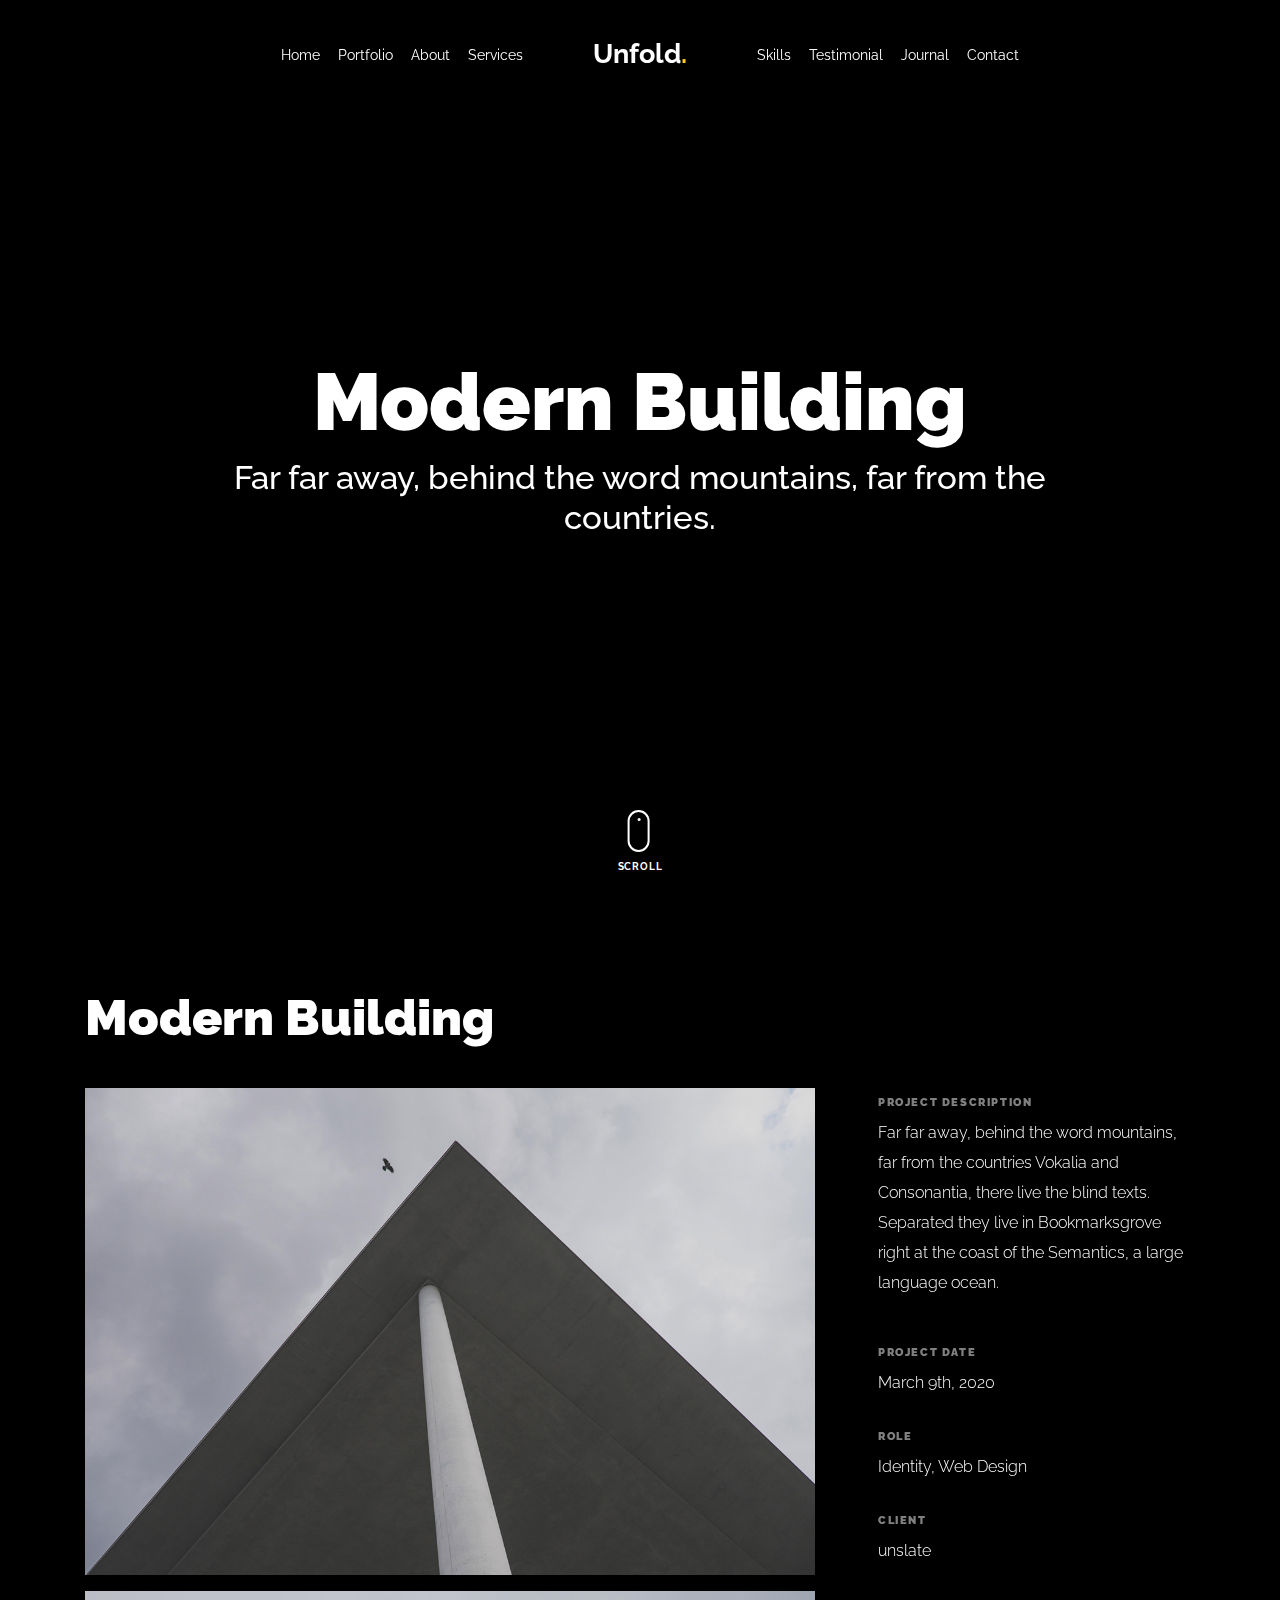
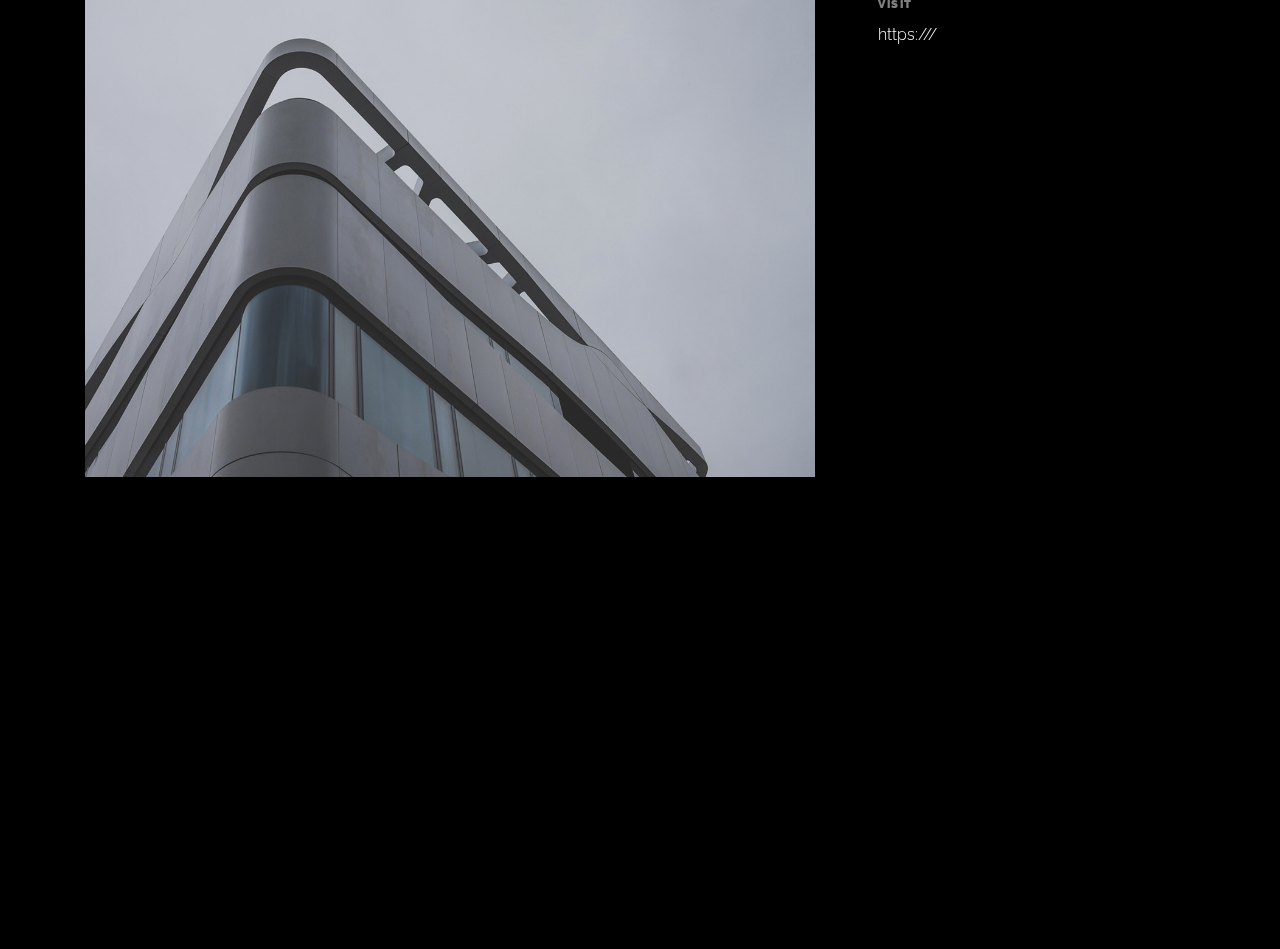
==== portfolio-single-4.html @ f2fa8d1a "First push" ====
<!doctype html>
<html lang="en">

<head>
  <title>Unfold &mdash; A onepage portfolio HTML template by Colorlib</title>
  <meta charset="utf-8">
  <meta name="viewport" content="width=device-width, initial-scale=1, shrink-to-fit=no">
  
  <meta name="description" content="">
  <meta name="keywords" content="html, css, javascript, jquery">
  <meta name="author" content="">

  <link rel="stylesheet" href="css/vendor/icomoon/style.css">
  <link rel="stylesheet" href="css/vendor/owl.carousel.min.css">
  <link rel="stylesheet" href="css/vendor/aos.css">
  <link rel="stylesheet" href="css/vendor/animate.min.css">
  <link rel="stylesheet" href="css/vendor/bootstrap.min.css">
  <link rel="stylesheet" href="css/vendor/jquery.fancybox.min.css">

  <!-- Theme Style -->
  <link rel="stylesheet" href="css/style.css">

</head>

<body data-spy="scroll" data-target=".site-nav-target" data-offset="200">

  <nav class="unslate_co--site-mobile-menu">
    <div class="close-wrap d-flex">
      <a href="#" class="d-flex ml-auto js-menu-toggle">
        <span class="close-label">Close</span>
        <div class="close-times">
          <span class="bar1"></span>
          <span class="bar2"></span>
        </div>
      </a>
    </div>
    <div class="site-mobile-inner"></div>
  </nav>

  <div class="unslate_co--site-wrap">

    <div class="unslate_co--site-inner">

      <nav class="unslate_co--site-nav site-nav-target">

        <div class="container">

          <div class="row align-items-center justify-content-between text-left">
            <div class="col-md-5 text-right">
              <ul class="site-nav-ul js-clone-nav text-left d-none d-lg-inline-block">
                <li class="has-children">
                  <a href="index.html#home-section" class="nav-link">Home</a>
                  <ul class="dropdown">
                    <li>
                      <a href="index.html">Hero Image BG</a>
                    </li>
                    <li>
                      <a href="index-video.html">Video BG</a>
                    </li>
                    <li>
                      <a href="index-hero-slider.html">Hero Slider</a>
                    </li>
                    <li>
                      <a href="index-sidebar-menu.html">Sidebar Menu</a>
                    </li>
                    <li>
                      <a href="index-right-menu.html">Right Menu</a>
                    </li>
                  </ul>
                </li>
                <li><a href="index.html#portfolio-section" class="nav-link">Portfolio</a></li>
                <li><a href="index.html#about-section" class="nav-link">About</a></li>
                <li><a href="index.html#services-section" class="nav-link">Services</a></li>
              </ul>
            </div>
            <div class="site-logo pos-absolute">
              <a href="index.html" class="unslate_co--site-logo">Unfold<span>.</span></a>
            </div>
            <div class="col-md-5 text-right text-lg-left">
              <ul class="site-nav-ul js-clone-nav text-left d-none d-lg-inline-block">
                <li><a href="index.html#skills-section" class="nav-link">Skills</a></li>
                <li><a href="index.html#testimonial-section" class="nav-link">Testimonial</a></li>
                <li><a href="index.html#journal-section" class="nav-link">Journal</a></li>
                <li><a href="index.html#contact-section" class="nav-link">Contact</a></li>
              </ul>

              <ul class="site-nav-ul-none-onepage text-right d-inline-block d-lg-none">
                <li><a href="#" class="js-menu-toggle">Menu</a></li>
              </ul>

            </div>
          </div>
        </div>

      </nav>
      <!-- END nav -->

      <div class="cover-v1 gradient-bottom-black jarallax">
        <div class="container">
          <div class="row align-items-center">

            <div class="col-md-10 mx-auto text-center">
              <h1 class="heading" data-aos="fade-up">Modern Building</h1>
              <h2 class="subheading" data-aos="fade-up" data-aos-delay="100">Far far away, behind the word mountains, far from the countries.</h2>
            </div>

          </div>
        </div>

        <!-- dov -->
        <a href="#portfolio-single-section" class="mouse-wrap smoothscroll">
          <span class="mouse">
            <span class="scroll"></span>
          </span>
          <span class="mouse-label">Scroll</span>
        </a>

      </div>
      <!-- END .cover-v1 -->

      <div class="container">
        <div class="portfolio-single-wrap unslate_co--section" id="portfolio-single-section">
          <div class="portfolio-single-inner">

            <h2 class="heading-portfolio-single-h2">Modern Building</h2>

            <div class="row justify-content-between align-items-stretch">

              <div class="col-lg-8">
                <p><a href="images/work_3_a_full.jpg" data-fancybox="gal"><img src="images/work_3_a_full.jpg" alt="Image" class="img-fluid"></a></p>
                <p><a href="images/work_3_full.jpg" data-fancybox="gal"><img src="images/work_3_full.jpg" alt="Image" class="img-fluid"></a></p>
              </div>
              <div class="col-lg-4 pl-lg-5">
                <div class="unslate_co--sticky">
                  <div class="row">
                    <div class="col-md-12 mb-4">
                      <div class="detail-v1">
                        <span class="detail-label">Project Description</span>
                        <p>Far far away, behind the word mountains, far from the countries Vokalia and Consonantia, there live the blind texts. Separated they live in Bookmarksgrove right at the coast of the Semantics, a large language ocean.</p>
                      </div>
                    </div>

                    <div class="col-md-12 mb-4">
                      <div class="detail-v1">
                        <span class="detail-label">Project Date</span>
                        <span class="detail-val">March 9th, 2020</span>
                      </div>
                    </div>
                    <div class="col-md-12 mb-4">
                      <div class="detail-v1">
                        <span class="detail-label">Role</span>
                        <span class="detail-val"><a href="#">Identity</a>, <a href="#">Web Design</a></span>
                      </div>
                    </div>
                    <div class="col-md-12 mb-4">
                      <div class="detail-v1">
                        <span class="detail-label">Client</span>
                        <span class="detail-val">unslate</span>
                      </div>
                    </div>
                    <div class="col-md-12 mb-4">
                      <div class="detail-v1">
                        <span class="detail-label">Visit</span>
                        <span class="detail-val"><a href="#">https:///</a></span>
                      </div>
                    </div>
                  </div>
                </div> 
              </div>

            </div>

          </div>
        </div>
      </div>
    </div> 

    <footer class="unslate_co--footer unslate_co--section">
      <div class="container">
        <div class="row justify-content-center">
          <div class="col-md-7">

            <div class="footer-site-logo"><a href="#">Unfold<span>.</span></a></div>

            <ul class="footer-site-social">
              <li><a href="#">Facebook</a></li>
              <li><a href="#">Twitter</a></li>
              <li><a href="#">Instagram</a></li>
              <li><a href="#">Dribbble</a></li>
              <li><a href="#">Behance</a></li>
            </ul>

            <p class="site-copyright">
                
                <!-- Link back to Colorlib can't be removed. Template is licensed under CC BY 3.0. -->
                Copyright &copy;
                <script>
                  document.write(new Date().getFullYear());
                </script> All rights reserved | This template is made with <i class="icon-heart"
                  aria-hidden="true"></i> by <a href="https://colorlib.com" target="_blank">Colorlib</a>
                <!-- Link back to Colorlib can't be removed. Template is licensed under CC BY 3.0. -->
              
              </p>

          </div>
        </div>
      </div>
    </footer>

  </div>

  <!-- Loader -->
  <div id="unslate_co--overlayer"></div>
  <div class="site-loader-wrap">
    <div class="site-loader"></div>
  </div>

  <script src="js/scripts-dist.js"></script>
  <script src="js/main.js"></script>

  
</body>

</html>
---- css/vendor/icomoon/style.css ----
@font-face {
  font-family: 'icomoon';
  src:  url('fonts/icomoon.eot?10si43');
  src:  url('fonts/icomoon.eot?10si43#iefix') format('embedded-opentype'),
    url('fonts/icomoon.ttf?10si43') format('truetype'),
    url('fonts/icomoon.woff?10si43') format('woff'),
    url('fonts/icomoon.svg?10si43#icomoon') format('svg');
  font-weight: normal;
  font-style: normal;
}

[class^="icon-"], [class*=" icon-"] {
  /* use !important to prevent issues with browser extensions that change fonts */
  font-family: 'icomoon' !important;
  speak: none;
  font-style: normal;
  font-weight: normal;
  font-variant: normal;
  text-transform: none;
  line-height: 1;

  /* Better Font Rendering =========== */
  -webkit-font-smoothing: antialiased;
  -moz-osx-font-smoothing: grayscale;
}

.icon-asterisk:before {
  content: "\f069";
}
.icon-plus:before {
  content: "\f067";
}
.icon-question:before {
  content: "\f128";
}
.icon-minus:before {
  content: "\f068";
}
.icon-glass:before {
  content: "\f000";
}
.icon-music:before {
  content: "\f001";
}
.icon-search:before {
  content: "\f002";
}
.icon-envelope-o:before {
  content: "\f003";
}
.icon-heart:before {
  content: "\f004";
}
.icon-star:before {
  content: "\f005";
}
.icon-star-o:before {
  content: "\f006";
}
.icon-user:before {
  content: "\f007";
}
.icon-film:before {
  content: "\f008";
}
.icon-th-large:before {
  content: "\f009";
}
.icon-th:before {
  content: "\f00a";
}
.icon-th-list:before {
  content: "\f00b";
}
.icon-check:before {
  content: "\f00c";
}
.icon-close:before {
  content: "\f00d";
}
.icon-remove:before {
  content: "\f00d";
}
.icon-times:before {
  content: "\f00d";
}
.icon-search-plus:before {
  content: "\f00e";
}
.icon-search-minus:before {
  content: "\f010";
}
.icon-power-off:before {
  content: "\f011";
}
.icon-signal:before {
  content: "\f012";
}
.icon-cog:before {
  content: "\f013";
}
.icon-gear:before {
  content: "\f013";
}
.icon-trash-o:before {
  content: "\f014";
}
.icon-home:before {
  content: "\f015";
}
.icon-file-o:before {
  content: "\f016";
}
.icon-clock-o:before {
  content: "\f017";
}
.icon-road:before {
  content: "\f018";
}
.icon-download:before {
  content: "\f019";
}
.icon-arrow-circle-o-down:before {
  content: "\f01a";
}
.icon-arrow-circle-o-up:before {
  content: "\f01b";
}
.icon-inbox:before {
  content: "\f01c";
}
.icon-play-circle-o:before {
  content: "\f01d";
}
.icon-repeat:before {
  content: "\f01e";
}
.icon-rotate-right:before {
  content: "\f01e";
}
.icon-refresh:before {
  content: "\f021";
}
.icon-list-alt:before {
  content: "\f022";
}
.icon-lock:before {
  content: "\f023";
}
.icon-flag:before {
  content: "\f024";
}
.icon-headphones:before {
  content: "\f025";
}
.icon-volume-off:before {
  content: "\f026";
}
.icon-volume-down:before {
  content: "\f027";
}
.icon-volume-up:before {
  content: "\f028";
}
.icon-qrcode:before {
  content: "\f029";
}
.icon-barcode:before {
  content: "\f02a";
}
.icon-tag:before {
  content: "\f02b";
}
.icon-tags:before {
  content: "\f02c";
}
.icon-book:before {
  content: "\f02d";
}
.icon-bookmark:before {
  content: "\f02e";
}
.icon-print:before {
  content: "\f02f";
}
.icon-camera:before {
  content: "\f030";
}
.icon-font:before {
  content: "\f031";
}
.icon-bold:before {
  content: "\f032";
}
.icon-italic:before {
  content: "\f033";
}
.icon-text-height:before {
  content: "\f034";
}
.icon-text-width:before {
  content: "\f035";
}
.icon-align-left:before {
  content: "\f036";
}
.icon-align-center:before {
  content: "\f037";
}
.icon-align-right:before {
  content: "\f038";
}
.icon-align-justify:before {
  content: "\f039";
}
.icon-list:before {
  content: "\f03a";
}
.icon-dedent:before {
  content: "\f03b";
}
.icon-outdent:before {
  content: "\f03b";
}
.icon-indent:before {
  content: "\f03c";
}
.icon-video-camera:before {
  content: "\f03d";
}
.icon-image:before {
  content: "\f03e";
}
.icon-photo:before {
  content: "\f03e";
}
.icon-picture-o:before {
  content: "\f03e";
}
.icon-pencil:before {
  content: "\f040";
}
.icon-map-marker:before {
  content: "\f041";
}
.icon-adjust:before {
  content: "\f042";
}
.icon-tint:before {
  content: "\f043";
}
.icon-edit:before {
  content: "\f044";
}
.icon-pencil-square-o:before {
  content: "\f044";
}
.icon-share-square-o:before {
  content: "\f045";
}
.icon-check-square-o:before {
  content: "\f046";
}
.icon-arrows:before {
  content: "\f047";
}
.icon-step-backward:before {
  content: "\f048";
}
.icon-fast-backward:before {
  content: "\f049";
}
.icon-backward:before {
  content: "\f04a";
}
.icon-play:before {
  content: "\f04b";
}
.icon-pause:before {
  content: "\f04c";
}
.icon-stop:before {
  content: "\f04d";
}
.icon-forward:before {
  content: "\f04e";
}
.icon-fast-forward:before {
  content: "\f050";
}
.icon-step-forward:before {
  content: "\f051";
}
.icon-eject:before {
  content: "\f052";
}
.icon-chevron-left:before {
  content: "\f053";
}
.icon-chevron-right:before {
  content: "\f054";
}
.icon-plus-circle:before {
  content: "\f055";
}
.icon-minus-circle:before {
  content: "\f056";
}
.icon-times-circle:before {
  content: "\f057";
}
.icon-check-circle:before {
  content: "\f058";
}
.icon-question-circle:before {
  content: "\f059";
}
.icon-info-circle:before {
  content: "\f05a";
}
.icon-crosshairs:before {
  content: "\f05b";
}
.icon-times-circle-o:before {
  content: "\f05c";
}
.icon-check-circle-o:before {
  content: "\f05d";
}
.icon-ban:before {
  content: "\f05e";
}
.icon-arrow-left:before {
  content: "\f060";
}
.icon-arrow-right:before {
  content: "\f061";
}
.icon-arrow-up:before {
  content: "\f062";
}
.icon-arrow-down:before {
  content: "\f063";
}
.icon-mail-forward:before {
  content: "\f064";
}
.icon-share:before {
  content: "\f064";
}
.icon-expand:before {
  content: "\f065";
}
.icon-compress:before {
  content: "\f066";
}
.icon-exclamation-circle:before {
  content: "\f06a";
}
.icon-gift:before {
  content: "\f06b";
}
.icon-leaf:before {
  content: "\f06c";
}
.icon-fire:before {
  content: "\f06d";
}
.icon-eye:before {
  content: "\f06e";
}
.icon-eye-slash:before {
  content: "\f070";
}
.icon-exclamation-triangle:before {
  content: "\f071";
}
.icon-warning:before {
  content: "\f071";
}
.icon-plane:before {
  content: "\f072";
}
.icon-calendar:before {
  content: "\f073";
}
.icon-random:before {
  content: "\f074";
}
.icon-comment:before {
  content: "\f075";
}
.icon-magnet:before {
  content: "\f076";
}
.icon-chevron-up:before {
  content: "\f077";
}
.icon-chevron-down:before {
  content: "\f078";
}
.icon-retweet:before {
  content: "\f079";
}
.icon-shopping-cart:before {
  content: "\f07a";
}
.icon-folder:before {
  content: "\f07b";
}
.icon-folder-open:before {
  content: "\f07c";
}
.icon-arrows-v:before {
  content: "\f07d";
}
.icon-arrows-h:before {
  content: "\f07e";
}
.icon-bar-chart:before {
  content: "\f080";
}
.icon-bar-chart-o:before {
  content: "\f080";
}
.icon-twitter-square:before {
  content: "\f081";
}
.icon-facebook-square:before {
  content: "\f082";
}
.icon-camera-retro:before {
  content: "\f083";
}
.icon-key:before {
  content: "\f084";
}
.icon-cogs:before {
  content: "\f085";
}
.icon-gears:before {
  content: "\f085";
}
.icon-comments:before {
  content: "\f086";
}
.icon-thumbs-o-up:before {
  content: "\f087";
}
.icon-thumbs-o-down:before {
  content: "\f088";
}
.icon-star-half:before {
  content: "\f089";
}
.icon-heart-o:before {
  content: "\f08a";
}
.icon-sign-out:before {
  content: "\f08b";
}
.icon-linkedin-square:before {
  content: "\f08c";
}
.icon-thumb-tack:before {
  content: "\f08d";
}
.icon-external-link:before {
  content: "\f08e";
}
.icon-sign-in:before {
  content: "\f090";
}
.icon-trophy:before {
  content: "\f091";
}
.icon-github-square:before {
  content: "\f092";
}
.icon-upload:before {
  content: "\f093";
}
.icon-lemon-o:before {
  content: "\f094";
}
.icon-phone:before {
  content: "\f095";
}
.icon-square-o:before {
  content: "\f096";
}
.icon-bookmark-o:before {
  content: "\f097";
}
.icon-phone-square:before {
  content: "\f098";
}
.icon-twitter:before {
  content: "\f099";
}
.icon-facebook:before {
  content: "\f09a";
}
.icon-facebook-f:before {
  content: "\f09a";
}
.icon-github:before {
  content: "\f09b";
}
.icon-unlock:before {
  content: "\f09c";
}
.icon-credit-card:before {
  content: "\f09d";
}
.icon-feed:before {
  content: "\f09e";
}
.icon-rss:before {
  content: "\f09e";
}
.icon-hdd-o:before {
  content: "\f0a0";
}
.icon-bullhorn:before {
  content: "\f0a1";
}
.icon-bell-o:before {
  content: "\f0a2";
}
.icon-certificate:before {
  content: "\f0a3";
}
.icon-hand-o-right:before {
  content: "\f0a4";
}
.icon-hand-o-left:before {
  content: "\f0a5";
}
.icon-hand-o-up:before {
  content: "\f0a6";
}
.icon-hand-o-down:before {
  content: "\f0a7";
}
.icon-arrow-circle-left:before {
  content: "\f0a8";
}
.icon-arrow-circle-right:before {
  content: "\f0a9";
}
.icon-arrow-circle-up:before {
  content: "\f0aa";
}
.icon-arrow-circle-down:before {
  content: "\f0ab";
}
.icon-globe:before {
  content: "\f0ac";
}
.icon-wrench:before {
  content: "\f0ad";
}
.icon-tasks:before {
  content: "\f0ae";
}
.icon-filter:before {
  content: "\f0b0";
}
.icon-briefcase:before {
  content: "\f0b1";
}
.icon-arrows-alt:before {
  content: "\f0b2";
}
.icon-group:before {
  content: "\f0c0";
}
.icon-users:before {
  content: "\f0c0";
}
.icon-chain:before {
  content: "\f0c1";
}
.icon-link:before {
  content: "\f0c1";
}
.icon-cloud:before {
  content: "\f0c2";
}
.icon-flask:before {
  content: "\f0c3";
}
.icon-cut:before {
  content: "\f0c4";
}
.icon-scissors:before {
  content: "\f0c4";
}
.icon-copy:before {
  content: "\f0c5";
}
.icon-files-o:before {
  content: "\f0c5";
}
.icon-paperclip:before {
  content: "\f0c6";
}
.icon-floppy-o:before {
  content: "\f0c7";
}
.icon-save:before {
  content: "\f0c7";
}
.icon-square:before {
  content: "\f0c8";
}
.icon-bars:before {
  content: "\f0c9";
}
.icon-navicon:before {
  content: "\f0c9";
}
.icon-reorder:before {
  content: "\f0c9";
}
.icon-list-ul:before {
  content: "\f0ca";
}
.icon-list-ol:before {
  content: "\f0cb";
}
.icon-strikethrough:before {
  content: "\f0cc";
}
.icon-underline:before {
  content: "\f0cd";
}
.icon-table:before {
  content: "\f0ce";
}
.icon-magic:before {
  content: "\f0d0";
}
.icon-truck:before {
  content: "\f0d1";
}
.icon-pinterest:before {
  content: "\f0d2";
}
.icon-pinterest-square:before {
  content: "\f0d3";
}
.icon-google-plus-square:before {
  content: "\f0d4";
}
.icon-google-plus:before {
  content: "\f0d5";
}
.icon-money:before {
  content: "\f0d6";
}
.icon-caret-down:before {
  content: "\f0d7";
}
.icon-caret-up:before {
  content: "\f0d8";
}
.icon-caret-left:before {
  content: "\f0d9";
}
.icon-caret-right:before {
  content: "\f0da";
}
.icon-columns:before {
  content: "\f0db";
}
.icon-sort:before {
  content: "\f0dc";
}
.icon-unsorted:before {
  content: "\f0dc";
}
.icon-sort-desc:before {
  content: "\f0dd";
}
.icon-sort-down:before {
  content: "\f0dd";
}
.icon-sort-asc:before {
  content: "\f0de";
}
.icon-sort-up:before {
  content: "\f0de";
}
.icon-envelope:before {
  content: "\f0e0";
}
.icon-linkedin:before {
  content: "\f0e1";
}
.icon-rotate-left:before {
  content: "\f0e2";
}
.icon-undo:before {
  content: "\f0e2";
}
.icon-gavel:before {
  content: "\f0e3";
}
.icon-legal:before {
  content: "\f0e3";
}
.icon-dashboard:before {
  content: "\f0e4";
}
.icon-tachometer:before {
  content: "\f0e4";
}
.icon-comment-o:before {
  content: "\f0e5";
}
.icon-comments-o:before {
  content: "\f0e6";
}
.icon-bolt:before {
  content: "\f0e7";
}
.icon-flash:before {
  content: "\f0e7";
}
.icon-sitemap:before {
  content: "\f0e8";
}
.icon-umbrella:before {
  content: "\f0e9";
}
.icon-clipboard:before {
  content: "\f0ea";
}
.icon-paste:before {
  content: "\f0ea";
}
.icon-lightbulb-o:before {
  content: "\f0eb";
}
.icon-exchange:before {
  content: "\f0ec";
}
.icon-cloud-download:before {
  content: "\f0ed";
}
.icon-cloud-upload:before {
  content: "\f0ee";
}
.icon-user-md:before {
  content: "\f0f0";
}
.icon-stethoscope:before {
  content: "\f0f1";
}
.icon-suitcase:before {
  content: "\f0f2";
}
.icon-bell:before {
  content: "\f0f3";
}
.icon-coffee:before {
  content: "\f0f4";
}
.icon-cutlery:before {
  content: "\f0f5";
}
.icon-file-text-o:before {
  content: "\f0f6";
}
.icon-building-o:before {
  content: "\f0f7";
}
.icon-hospital-o:before {
  content: "\f0f8";
}
.icon-ambulance:before {
  content: "\f0f9";
}
.icon-medkit:before {
  content: "\f0fa";
}
.icon-fighter-jet:before {
  content: "\f0fb";
}
.icon-beer:before {
  content: "\f0fc";
}
.icon-h-square:before {
  content: "\f0fd";
}
.icon-plus-square:before {
  content: "\f0fe";
}
.icon-angle-double-left:before {
  content: "\f100";
}
.icon-angle-double-right:before {
  content: "\f101";
}
.icon-angle-double-up:before {
  content: "\f102";
}
.icon-angle-double-down:before {
  content: "\f103";
}
.icon-angle-left:before {
  content: "\f104";
}
.icon-angle-right:before {
  content: "\f105";
}
.icon-angle-up:before {
  content: "\f106";
}
.icon-angle-down:before {
  content: "\f107";
}
.icon-desktop:before {
  content: "\f108";
}
.icon-laptop:before {
  content: "\f109";
}
.icon-tablet:before {
  content: "\f10a";
}
.icon-mobile:before {
  content: "\f10b";
}
.icon-mobile-phone:before {
  content: "\f10b";
}
.icon-circle-o:before {
  content: "\f10c";
}
.icon-quote-left:before {
  content: "\f10d";
}
.icon-quote-right:before {
  content: "\f10e";
}
.icon-spinner:before {
  content: "\f110";
}
.icon-circle:before {
  content: "\f111";
}
.icon-mail-reply:before {
  content: "\f112";
}
.icon-reply:before {
  content: "\f112";
}
.icon-github-alt:before {
  content: "\f113";
}
.icon-folder-o:before {
  content: "\f114";
}
.icon-folder-open-o:before {
  content: "\f115";
}
.icon-smile-o:before {
  content: "\f118";
}
.icon-frown-o:before {
  content: "\f119";
}
.icon-meh-o:before {
  content: "\f11a";
}
.icon-gamepad:before {
  content: "\f11b";
}
.icon-keyboard-o:before {
  content: "\f11c";
}
.icon-flag-o:before {
  content: "\f11d";
}
.icon-flag-checkered:before {
  content: "\f11e";
}
.icon-terminal:before {
  content: "\f120";
}
.icon-code:before {
  content: "\f121";
}
.icon-mail-reply-all:before {
  content: "\f122";
}
.icon-reply-all:before {
  content: "\f122";
}
.icon-star-half-empty:before {
  content: "\f123";
}
.icon-star-half-full:before {
  content: "\f123";
}
.icon-star-half-o:before {
  content: "\f123";
}
.icon-location-arrow:before {
  content: "\f124";
}
.icon-crop:before {
  content: "\f125";
}
.icon-code-fork:before {
  content: "\f126";
}
.icon-chain-broken:before {
  content: "\f127";
}
.icon-unlink:before {
  content: "\f127";
}
.icon-info:before {
  content: "\f129";
}
.icon-exclamation:before {
  content: "\f12a";
}
.icon-superscript:before {
  content: "\f12b";
}
.icon-subscript:before {
  content: "\f12c";
}
.icon-eraser:before {
  content: "\f12d";
}
.icon-puzzle-piece:before {
  content: "\f12e";
}
.icon-microphone:before {
  content: "\f130";
}
.icon-microphone-slash:before {
  content: "\f131";
}
.icon-shield:before {
  content: "\f132";
}
.icon-calendar-o:before {
  content: "\f133";
}
.icon-fire-extinguisher:before {
  content: "\f134";
}
.icon-rocket:before {
  content: "\f135";
}
.icon-maxcdn:before {
  content: "\f136";
}
.icon-chevron-circle-left:before {
  content: "\f137";
}
.icon-chevron-circle-right:before {
  content: "\f138";
}
.icon-chevron-circle-up:before {
  content: "\f139";
}
.icon-chevron-circle-down:before {
  content: "\f13a";
}
.icon-html5:before {
  content: "\f13b";
}
.icon-css3:before {
  content: "\f13c";
}
.icon-anchor:before {
  content: "\f13d";
}
.icon-unlock-alt:before {
  content: "\f13e";
}
.icon-bullseye:before {
  content: "\f140";
}
.icon-ellipsis-h:before {
  content: "\f141";
}
.icon-ellipsis-v:before {
  content: "\f142";
}
.icon-rss-square:before {
  content: "\f143";
}
.icon-play-circle:before {
  content: "\f144";
}
.icon-ticket:before {
  content: "\f145";
}
.icon-minus-square:before {
  content: "\f146";
}
.icon-minus-square-o:before {
  content: "\f147";
}
.icon-level-up:before {
  content: "\f148";
}
.icon-level-down:before {
  content: "\f149";
}
.icon-check-square:before {
  content: "\f14a";
}
.icon-pencil-square:before {
  content: "\f14b";
}
.icon-external-link-square:before {
  content: "\f14c";
}
.icon-share-square:before {
  content: "\f14d";
}
.icon-compass:before {
  content: "\f14e";
}
.icon-caret-square-o-down:before {
  content: "\f150";
}
.icon-toggle-down:before {
  content: "\f150";
}
.icon-caret-square-o-up:before {
  content: "\f151";
}
.icon-toggle-up:before {
  content: "\f151";
}
.icon-caret-square-o-right:before {
  content: "\f152";
}
.icon-toggle-right:before {
  content: "\f152";
}
.icon-eur:before {
  content: "\f153";
}
.icon-euro:before {
  content: "\f153";
}
.icon-gbp:before {
  content: "\f154";
}
.icon-dollar:before {
  content: "\f155";
}
.icon-usd:before {
  content: "\f155";
}
.icon-inr:before {
  content: "\f156";
}
.icon-rupee:before {
  content: "\f156";
}
.icon-cny:before {
  content: "\f157";
}
.icon-jpy:before {
  content: "\f157";
}
.icon-rmb:before {
  content: "\f157";
}
.icon-yen:before {
  content: "\f157";
}
.icon-rouble:before {
  content: "\f158";
}
.icon-rub:before {
  content: "\f158";
}
.icon-ruble:before {
  content: "\f158";
}
.icon-krw:before {
  content: "\f159";
}
.icon-won:before {
  content: "\f159";
}
.icon-bitcoin:before {
  content: "\f15a";
}
.icon-btc:before {
  content: "\f15a";
}
.icon-file:before {
  content: "\f15b";
}
.icon-file-text:before {
  content: "\f15c";
}
.icon-sort-alpha-asc:before {
  content: "\f15d";
}
.icon-sort-alpha-desc:before {
  content: "\f15e";
}
.icon-sort-amount-asc:before {
  content: "\f160";
}
.icon-sort-amount-desc:before {
  content: "\f161";
}
.icon-sort-numeric-asc:before {
  content: "\f162";
}
.icon-sort-numeric-desc:before {
  content: "\f163";
}
.icon-thumbs-up:before {
  content: "\f164";
}
.icon-thumbs-down:before {
  content: "\f165";
}
.icon-youtube-square:before {
  content: "\f166";
}
.icon-youtube:before {
  content: "\f167";
}
.icon-xing:before {
  content: "\f168";
}
.icon-xing-square:before {
  content: "\f169";
}
.icon-youtube-play:before {
  content: "\f16a";
}
.icon-dropbox:before {
  content: "\f16b";
}
.icon-stack-overflow:before {
  content: "\f16c";
}
.icon-instagram:before {
  content: "\f16d";
}
.icon-flickr:before {
  content: "\f16e";
}
.icon-adn:before {
  content: "\f170";
}
.icon-bitbucket:before {
  content: "\f171";
}
.icon-bitbucket-square:before {
  content: "\f172";
}
.icon-tumblr:before {
  content: "\f173";
}
.icon-tumblr-square:before {
  content: "\f174";
}
.icon-long-arrow-down:before {
  content: "\f175";
}
.icon-long-arrow-up:before {
  content: "\f176";
}
.icon-long-arrow-left:before {
  content: "\f177";
}
.icon-long-arrow-right:before {
  content: "\f178";
}
.icon-apple:before {
  content: "\f179";
}
.icon-windows:before {
  content: "\f17a";
}
.icon-android:before {
  content: "\f17b";
}
.icon-linux:before {
  content: "\f17c";
}
.icon-dribbble:before {
  content: "\f17d";
}
.icon-skype:before {
  content: "\f17e";
}
.icon-foursquare:before {
  content: "\f180";
}
.icon-trello:before {
  content: "\f181";
}
.icon-female:before {
  content: "\f182";
}
.icon-male:before {
  content: "\f183";
}
.icon-gittip:before {
  content: "\f184";
}
.icon-gratipay:before {
  content: "\f184";
}
.icon-sun-o:before {
  content: "\f185";
}
.icon-moon-o:before {
  content: "\f186";
}
.icon-archive:before {
  content: "\f187";
}
.icon-bug:before {
  content: "\f188";
}
.icon-vk:before {
  content: "\f189";
}
.icon-weibo:before {
  content: "\f18a";
}
.icon-renren:before {
  content: "\f18b";
}
.icon-pagelines:before {
  content: "\f18c";
}
.icon-stack-exchange:before {
  content: "\f18d";
}
.icon-arrow-circle-o-right:before {
  content: "\f18e";
}
.icon-arrow-circle-o-left:before {
  content: "\f190";
}
.icon-caret-square-o-left:before {
  content: "\f191";
}
.icon-toggle-left:before {
  content: "\f191";
}
.icon-dot-circle-o:before {
  content: "\f192";
}
.icon-wheelchair:before {
  content: "\f193";
}
.icon-vimeo-square:before {
  content: "\f194";
}
.icon-try:before {
  content: "\f195";
}
.icon-turkish-lira:before {
  content: "\f195";
}
.icon-plus-square-o:before {
  content: "\f196";
}
.icon-space-shuttle:before {
  content: "\f197";
}
.icon-slack:before {
  content: "\f198";
}
.icon-envelope-square:before {
  content: "\f199";
}
.icon-wordpress:before {
  content: "\f19a";
}
.icon-openid:before {
  content: "\f19b";
}
.icon-bank:before {
  content: "\f19c";
}
.icon-institution:before {
  content: "\f19c";
}
.icon-university:before {
  content: "\f19c";
}
.icon-graduation-cap:before {
  content: "\f19d";
}
.icon-mortar-board:before {
  content: "\f19d";
}
.icon-yahoo:before {
  content: "\f19e";
}
.icon-google:before {
  content: "\f1a0";
}
.icon-reddit:before {
  content: "\f1a1";
}
.icon-reddit-square:before {
  content: "\f1a2";
}
.icon-stumbleupon-circle:before {
  content: "\f1a3";
}
.icon-stumbleupon:before {
  content: "\f1a4";
}
.icon-delicious:before {
  content: "\f1a5";
}
.icon-digg:before {
  content: "\f1a6";
}
.icon-pied-piper-pp:before {
  content: "\f1a7";
}
.icon-pied-piper-alt:before {
  content: "\f1a8";
}
.icon-drupal:before {
  content: "\f1a9";
}
.icon-joomla:before {
  content: "\f1aa";
}
.icon-language:before {
  content: "\f1ab";
}
.icon-fax:before {
  content: "\f1ac";
}
.icon-building:before {
  content: "\f1ad";
}
.icon-child:before {
  content: "\f1ae";
}
.icon-paw:before {
  content: "\f1b0";
}
.icon-spoon:before {
  content: "\f1b1";
}
.icon-cube:before {
  content: "\f1b2";
}
.icon-cubes:before {
  content: "\f1b3";
}
.icon-behance:before {
  content: "\f1b4";
}
.icon-behance-square:before {
  content: "\f1b5";
}
.icon-steam:before {
  content: "\f1b6";
}
.icon-steam-square:before {
  content: "\f1b7";
}
.icon-recycle:before {
  content: "\f1b8";
}
.icon-automobile:before {
  content: "\f1b9";
}
.icon-car:before {
  content: "\f1b9";
}
.icon-cab:before {
  content: "\f1ba";
}
.icon-taxi:before {
  content: "\f1ba";
}
.icon-tree:before {
  content: "\f1bb";
}
.icon-spotify:before {
  content: "\f1bc";
}
.icon-deviantart:before {
  content: "\f1bd";
}
.icon-soundcloud:before {
  content: "\f1be";
}
.icon-database:before {
  content: "\f1c0";
}
.icon-file-pdf-o:before {
  content: "\f1c1";
}
.icon-file-word-o:before {
  content: "\f1c2";
}
.icon-file-excel-o:before {
  content: "\f1c3";
}
.icon-file-powerpoint-o:before {
  content: "\f1c4";
}
.icon-file-image-o:before {
  content: "\f1c5";
}
.icon-file-photo-o:before {
  content: "\f1c5";
}
.icon-file-picture-o:before {
  content: "\f1c5";
}
.icon-file-archive-o:before {
  content: "\f1c6";
}
.icon-file-zip-o:before {
  content: "\f1c6";
}
.icon-file-audio-o:before {
  content: "\f1c7";
}
.icon-file-sound-o:before {
  content: "\f1c7";
}
.icon-file-movie-o:before {
  content: "\f1c8";
}
.icon-file-video-o:before {
  content: "\f1c8";
}
.icon-file-code-o:before {
  content: "\f1c9";
}
.icon-vine:before {
  content: "\f1ca";
}
.icon-codepen:before {
  content: "\f1cb";
}
.icon-jsfiddle:before {
  content: "\f1cc";
}
.icon-life-bouy:before {
  content: "\f1cd";
}
.icon-life-buoy:before {
  content: "\f1cd";
}
.icon-life-ring:before {
  content: "\f1cd";
}
.icon-life-saver:before {
  content: "\f1cd";
}
.icon-support:before {
  content: "\f1cd";
}
.icon-circle-o-notch:before {
  content: "\f1ce";
}
.icon-ra:before {
  content: "\f1d0";
}
.icon-rebel:before {
  content: "\f1d0";
}
.icon-resistance:before {
  content: "\f1d0";
}
.icon-empire:before {
  content: "\f1d1";
}
.icon-ge:before {
  content: "\f1d1";
}
.icon-git-square:before {
  content: "\f1d2";
}
.icon-git:before {
  content: "\f1d3";
}
.icon-hacker-news:before {
  content: "\f1d4";
}
.icon-y-combinator-square:before {
  content: "\f1d4";
}
.icon-yc-square:before {
  content: "\f1d4";
}
.icon-tencent-weibo:before {
  content: "\f1d5";
}
.icon-qq:before {
  content: "\f1d6";
}
.icon-wechat:before {
  content: "\f1d7";
}
.icon-weixin:before {
  content: "\f1d7";
}
.icon-paper-plane:before {
  content: "\f1d8";
}
.icon-send:before {
  content: "\f1d8";
}
.icon-paper-plane-o:before {
  content: "\f1d9";
}
.icon-send-o:before {
  content: "\f1d9";
}
.icon-history:before {
  content: "\f1da";
}
.icon-circle-thin:before {
  content: "\f1db";
}
.icon-header:before {
  content: "\f1dc";
}
.icon-paragraph:before {
  content: "\f1dd";
}
.icon-sliders:before {
  content: "\f1de";
}
.icon-share-alt:before {
  content: "\f1e0";
}
.icon-share-alt-square:before {
  content: "\f1e1";
}
.icon-bomb:before {
  content: "\f1e2";
}
.icon-futbol-o:before {
  content: "\f1e3";
}
.icon-soccer-ball-o:before {
  content: "\f1e3";
}
.icon-tty:before {
  content: "\f1e4";
}
.icon-binoculars:before {
  content: "\f1e5";
}
.icon-plug:before {
  content: "\f1e6";
}
.icon-slideshare:before {
  content: "\f1e7";
}
.icon-twitch:before {
  content: "\f1e8";
}
.icon-yelp:before {
  content: "\f1e9";
}
.icon-newspaper-o:before {
  content: "\f1ea";
}
.icon-wifi:before {
  content: "\f1eb";
}
.icon-calculator:before {
  content: "\f1ec";
}
.icon-paypal:before {
  content: "\f1ed";
}
.icon-google-wallet:before {
  content: "\f1ee";
}
.icon-cc-visa:before {
  content: "\f1f0";
}
.icon-cc-mastercard:before {
  content: "\f1f1";
}
.icon-cc-discover:before {
  content: "\f1f2";
}
.icon-cc-amex:before {
  content: "\f1f3";
}
.icon-cc-paypal:before {
  content: "\f1f4";
}
.icon-cc-stripe:before {
  content: "\f1f5";
}
.icon-bell-slash:before {
  content: "\f1f6";
}
.icon-bell-slash-o:before {
  content: "\f1f7";
}
.icon-trash:before {
  content: "\f1f8";
}
.icon-copyright:before {
  content: "\f1f9";
}
.icon-at:before {
  content: "\f1fa";
}
.icon-eyedropper:before {
  content: "\f1fb";
}
.icon-paint-brush:before {
  content: "\f1fc";
}
.icon-birthday-cake:before {
  content: "\f1fd";
}
.icon-area-chart:before {
  content: "\f1fe";
}
.icon-pie-chart:before {
  content: "\f200";
}
.icon-line-chart:before {
  content: "\f201";
}
.icon-lastfm:before {
  content: "\f202";
}
.icon-lastfm-square:before {
  content: "\f203";
}
.icon-toggle-off:before {
  content: "\f204";
}
.icon-toggle-on:before {
  content: "\f205";
}
.icon-bicycle:before {
  content: "\f206";
}
.icon-bus:before {
  content: "\f207";
}
.icon-ioxhost:before {
  content: "\f208";
}
.icon-angellist:before {
  content: "\f209";
}
.icon-cc:before {
  content: "\f20a";
}
.icon-ils:before {
  content: "\f20b";
}
.icon-shekel:before {
  content: "\f20b";
}
.icon-sheqel:before {
  content: "\f20b";
}
.icon-meanpath:before {
  content: "\f20c";
}
.icon-buysellads:before {
  content: "\f20d";
}
.icon-connectdevelop:before {
  content: "\f20e";
}
.icon-dashcube:before {
  content: "\f210";
}
.icon-forumbee:before {
  content: "\f211";
}
.icon-leanpub:before {
  content: "\f212";
}
.icon-sellsy:before {
  content: "\f213";
}
.icon-shirtsinbulk:before {
  content: "\f214";
}
.icon-simplybuilt:before {
  content: "\f215";
}
.icon-skyatlas:before {
  content: "\f216";
}
.icon-cart-plus:before {
  content: "\f217";
}
.icon-cart-arrow-down:before {
  content: "\f218";
}
.icon-diamond:before {
  content: "\f219";
}
.icon-ship:before {
  content: "\f21a";
}
.icon-user-secret:before {
  content: "\f21b";
}
.icon-motorcycle:before {
  content: "\f21c";
}
.icon-street-view:before {
  content: "\f21d";
}
.icon-heartbeat:before {
  content: "\f21e";
}
.icon-venus:before {
  content: "\f221";
}
.icon-mars:before {
  content: "\f222";
}
.icon-mercury:before {
  content: "\f223";
}
.icon-intersex:before {
  content: "\f224";
}
.icon-transgender:before {
  content: "\f224";
}
.icon-transgender-alt:before {
  content: "\f225";
}
.icon-venus-double:before {
  content: "\f226";
}
.icon-mars-double:before {
  content: "\f227";
}
.icon-venus-mars:before {
  content: "\f228";
}
.icon-mars-stroke:before {
  content: "\f229";
}
.icon-mars-stroke-v:before {
  content: "\f22a";
}
.icon-mars-stroke-h:before {
  content: "\f22b";
}
.icon-neuter:before {
  content: "\f22c";
}
.icon-genderless:before {
  content: "\f22d";
}
.icon-facebook-official:before {
  content: "\f230";
}
.icon-pinterest-p:before {
  content: "\f231";
}
.icon-whatsapp:before {
  content: "\f232";
}
.icon-server:before {
  content: "\f233";
}
.icon-user-plus:before {
  content: "\f234";
}
.icon-user-times:before {
  content: "\f235";
}
.icon-bed:before {
  content: "\f236";
}
.icon-hotel:before {
  content: "\f236";
}
.icon-viacoin:before {
  content: "\f237";
}
.icon-train:before {
  content: "\f238";
}
.icon-subway:before {
  content: "\f239";
}
.icon-medium:before {
  content: "\f23a";
}
.icon-y-combinator:before {
  content: "\f23b";
}
.icon-yc:before {
  content: "\f23b";
}
.icon-optin-monster:before {
  content: "\f23c";
}
.icon-opencart:before {
  content: "\f23d";
}
.icon-expeditedssl:before {
  content: "\f23e";
}
.icon-battery:before {
  content: "\f240";
}
.icon-battery-4:before {
  content: "\f240";
}
.icon-battery-full:before {
  content: "\f240";
}
.icon-battery-3:before {
  content: "\f241";
}
.icon-battery-three-quarters:before {
  content: "\f241";
}
.icon-battery-2:before {
  content: "\f242";
}
.icon-battery-half:before {
  content: "\f242";
}
.icon-battery-1:before {
  content: "\f243";
}
.icon-battery-quarter:before {
  content: "\f243";
}
.icon-battery-0:before {
  content: "\f244";
}
.icon-battery-empty:before {
  content: "\f244";
}
.icon-mouse-pointer:before {
  content: "\f245";
}
.icon-i-cursor:before {
  content: "\f246";
}
.icon-object-group:before {
  content: "\f247";
}
.icon-object-ungroup:before {
  content: "\f248";
}
.icon-sticky-note:before {
  content: "\f249";
}
.icon-sticky-note-o:before {
  content: "\f24a";
}
.icon-cc-jcb:before {
  content: "\f24b";
}
.icon-cc-diners-club:before {
  content: "\f24c";
}
.icon-clone:before {
  content: "\f24d";
}
.icon-balance-scale:before {
  content: "\f24e";
}
.icon-hourglass-o:before {
  content: "\f250";
}
.icon-hourglass-1:before {
  content: "\f251";
}
.icon-hourglass-start:before {
  content: "\f251";
}
.icon-hourglass-2:before {
  content: "\f252";
}
.icon-hourglass-half:before {
  content: "\f252";
}
.icon-hourglass-3:before {
  content: "\f253";
}
.icon-hourglass-end:before {
  content: "\f253";
}
.icon-hourglass:before {
  content: "\f254";
}
.icon-hand-grab-o:before {
  content: "\f255";
}
.icon-hand-rock-o:before {
  content: "\f255";
}
.icon-hand-paper-o:before {
  content: "\f256";
}
.icon-hand-stop-o:before {
  content: "\f256";
}
.icon-hand-scissors-o:before {
  content: "\f257";
}
.icon-hand-lizard-o:before {
  content: "\f258";
}
.icon-hand-spock-o:before {
  content: "\f259";
}
.icon-hand-pointer-o:before {
  content: "\f25a";
}
.icon-hand-peace-o:before {
  content: "\f25b";
}
.icon-trademark:before {
  content: "\f25c";
}
.icon-registered:before {
  content: "\f25d";
}
.icon-creative-commons:before {
  content: "\f25e";
}
.icon-gg:before {
  content: "\f260";
}
.icon-gg-circle:before {
  content: "\f261";
}
.icon-tripadvisor:before {
  content: "\f262";
}
.icon-odnoklassniki:before {
  content: "\f263";
}
.icon-odnoklassniki-square:before {
  content: "\f264";
}
.icon-get-pocket:before {
  content: "\f265";
}
.icon-wikipedia-w:before {
  content: "\f266";
}
.icon-safari:before {
  content: "\f267";
}
.icon-chrome:before {
  content: "\f268";
}
.icon-firefox:before {
  content: "\f269";
}
.icon-opera:before {
  content: "\f26a";
}
.icon-internet-explorer:before {
  content: "\f26b";
}
.icon-television:before {
  content: "\f26c";
}
.icon-tv:before {
  content: "\f26c";
}
.icon-contao:before {
  content: "\f26d";
}
.icon-500px:before {
  content: "\f26e";
}
.icon-amazon:before {
  content: "\f270";
}
.icon-calendar-plus-o:before {
  content: "\f271";
}
.icon-calendar-minus-o:before {
  content: "\f272";
}
.icon-calendar-times-o:before {
  content: "\f273";
}
.icon-calendar-check-o:before {
  content: "\f274";
}
.icon-industry:before {
  content: "\f275";
}
.icon-map-pin:before {
  content: "\f276";
}
.icon-map-signs:before {
  content: "\f277";
}
.icon-map-o:before {
  content: "\f278";
}
.icon-map:before {
  content: "\f279";
}
.icon-commenting:before {
  content: "\f27a";
}
.icon-commenting-o:before {
  content: "\f27b";
}
.icon-houzz:before {
  content: "\f27c";
}
.icon-vimeo:before {
  content: "\f27d";
}
.icon-black-tie:before {
  content: "\f27e";
}
.icon-fonticons:before {
  content: "\f280";
}
.icon-reddit-alien:before {
  content: "\f281";
}
.icon-edge:before {
  content: "\f282";
}
.icon-credit-card-alt:before {
  content: "\f283";
}
.icon-codiepie:before {
  content: "\f284";
}
.icon-modx:before {
  content: "\f285";
}
.icon-fort-awesome:before {
  content: "\f286";
}
.icon-usb:before {
  content: "\f287";
}
.icon-product-hunt:before {
  content: "\f288";
}
.icon-mixcloud:before {
  content: "\f289";
}
.icon-scribd:before {
  content: "\f28a";
}
.icon-pause-circle:before {
  content: "\f28b";
}
.icon-pause-circle-o:before {
  content: "\f28c";
}
.icon-stop-circle:before {
  content: "\f28d";
}
.icon-stop-circle-o:before {
  content: "\f28e";
}
.icon-shopping-bag:before {
  content: "\f290";
}
.icon-shopping-basket:before {
  content: "\f291";
}
.icon-hashtag:before {
  content: "\f292";
}
.icon-bluetooth:before {
  content: "\f293";
}
.icon-bluetooth-b:before {
  content: "\f294";
}
.icon-percent:before {
  content: "\f295";
}
.icon-gitlab:before {
  content: "\f296";
}
.icon-wpbeginner:before {
  content: "\f297";
}
.icon-wpforms:before {
  content: "\f298";
}
.icon-envira:before {
  content: "\f299";
}
.icon-universal-access:before {
  content: "\f29a";
}
.icon-wheelchair-alt:before {
  content: "\f29b";
}
.icon-question-circle-o:before {
  content: "\f29c";
}
.icon-blind:before {
  content: "\f29d";
}
.icon-audio-description:before {
  content: "\f29e";
}
.icon-volume-control-phone:before {
  content: "\f2a0";
}
.icon-braille:before {
  content: "\f2a1";
}
.icon-assistive-listening-systems:before {
  content: "\f2a2";
}
.icon-american-sign-language-interpreting:before {
  content: "\f2a3";
}
.icon-asl-interpreting:before {
  content: "\f2a3";
}
.icon-deaf:before {
  content: "\f2a4";
}
.icon-deafness:before {
  content: "\f2a4";
}
.icon-hard-of-hearing:before {
  content: "\f2a4";
}
.icon-glide:before {
  content: "\f2a5";
}
.icon-glide-g:before {
  content: "\f2a6";
}
.icon-sign-language:before {
  content: "\f2a7";
}
.icon-signing:before {
  content: "\f2a7";
}
.icon-low-vision:before {
  content: "\f2a8";
}
.icon-viadeo:before {
  content: "\f2a9";
}
.icon-viadeo-square:before {
  content: "\f2aa";
}
.icon-snapchat:before {
  content: "\f2ab";
}
.icon-snapchat-ghost:before {
  content: "\f2ac";
}
.icon-snapchat-square:before {
  content: "\f2ad";
}
.icon-pied-piper:before {
  content: "\f2ae";
}
.icon-first-order:before {
  content: "\f2b0";
}
.icon-yoast:before {
  content: "\f2b1";
}
.icon-themeisle:before {
  content: "\f2b2";
}
.icon-google-plus-circle:before {
  content: "\f2b3";
}
.icon-google-plus-official:before {
  content: "\f2b3";
}
.icon-fa:before {
  content: "\f2b4";
}
.icon-font-awesome:before {
  content: "\f2b4";
}
.icon-handshake-o:before {
  content: "\f2b5";
}
.icon-envelope-open:before {
  content: "\f2b6";
}
.icon-envelope-open-o:before {
  content: "\f2b7";
}
.icon-linode:before {
  content: "\f2b8";
}
.icon-address-book:before {
  content: "\f2b9";
}
.icon-address-book-o:before {
  content: "\f2ba";
}
.icon-address-card:before {
  content: "\f2bb";
}
.icon-vcard:before {
  content: "\f2bb";
}
.icon-address-card-o:before {
  content: "\f2bc";
}
.icon-vcard-o:before {
  content: "\f2bc";
}
.icon-user-circle:before {
  content: "\f2bd";
}
.icon-user-circle-o:before {
  content: "\f2be";
}
.icon-user-o:before {
  content: "\f2c0";
}
.icon-id-badge:before {
  content: "\f2c1";
}
.icon-drivers-license:before {
  content: "\f2c2";
}
.icon-id-card:before {
  content: "\f2c2";
}
.icon-drivers-license-o:before {
  content: "\f2c3";
}
.icon-id-card-o:before {
  content: "\f2c3";
}
.icon-quora:before {
  content: "\f2c4";
}
.icon-free-code-camp:before {
  content: "\f2c5";
}
.icon-telegram:before {
  content: "\f2c6";
}
.icon-thermometer:before {
  content: "\f2c7";
}
.icon-thermometer-4:before {
  content: "\f2c7";
}
.icon-thermometer-full:before {
  content: "\f2c7";
}
.icon-thermometer-3:before {
  content: "\f2c8";
}
.icon-thermometer-three-quarters:before {
  content: "\f2c8";
}
.icon-thermometer-2:before {
  content: "\f2c9";
}
.icon-thermometer-half:before {
  content: "\f2c9";
}
.icon-thermometer-1:before {
  content: "\f2ca";
}
.icon-thermometer-quarter:before {
  content: "\f2ca";
}
.icon-thermometer-0:before {
  content: "\f2cb";
}
.icon-thermometer-empty:before {
  content: "\f2cb";
}
.icon-shower:before {
  content: "\f2cc";
}
.icon-bath:before {
  content: "\f2cd";
}
.icon-bathtub:before {
  content: "\f2cd";
}
.icon-s15:before {
  content: "\f2cd";
}
.icon-podcast:before {
  content: "\f2ce";
}
.icon-window-maximize:before {
  content: "\f2d0";
}
.icon-window-minimize:before {
  content: "\f2d1";
}
.icon-window-restore:before {
  content: "\f2d2";
}
.icon-times-rectangle:before {
  content: "\f2d3";
}
.icon-window-close:before {
  content: "\f2d3";
}
.icon-times-rectangle-o:before {
  content: "\f2d4";
}
.icon-window-close-o:before {
  content: "\f2d4";
}
.icon-bandcamp:before {
  content: "\f2d5";
}
.icon-grav:before {
  content: "\f2d6";
}
.icon-etsy:before {
  content: "\f2d7";
}
.icon-imdb:before {
  content: "\f2d8";
}
.icon-ravelry:before {
  content: "\f2d9";
}
.icon-eercast:before {
  content: "\f2da";
}
.icon-microchip:before {
  content: "\f2db";
}
.icon-snowflake-o:before {
  content: "\f2dc";
}
.icon-superpowers:before {
  content: "\f2dd";
}
.icon-wpexplorer:before {
  content: "\f2de";
}
.icon-meetup:before {
  content: "\f2e0";
}
.icon-3d_rotation:before {
  content: "\e84d";
}
.icon-ac_unit:before {
  content: "\eb3b";
}
.icon-alarm:before {
  content: "\e855";
}
.icon-access_alarms:before {
  content: "\e191";
}
.icon-schedule:before {
  content: "\e8b5";
}
.icon-accessibility:before {
  content: "\e84e";
}
.icon-accessible:before {
  content: "\e914";
}
.icon-account_balance:before {
  content: "\e84f";
}
.icon-account_balance_wallet:before {
  content: "\e850";
}
.icon-account_box:before {
  content: "\e851";
}
.icon-account_circle:before {
  content: "\e853";
}
.icon-adb:before {
  content: "\e60e";
}
.icon-add:before {
  content: "\e145";
}
.icon-add_a_photo:before {
  content: "\e439";
}
.icon-alarm_add:before {
  content: "\e856";
}
.icon-add_alert:before {
  content: "\e003";
}
.icon-add_box:before {
  content: "\e146";
}
.icon-add_circle:before {
  content: "\e147";
}
.icon-control_point:before {
  content: "\e3ba";
}
.icon-add_location:before {
  content: "\e567";
}
.icon-add_shopping_cart:before {
  content: "\e854";
}
.icon-queue:before {
  content: "\e03c";
}
.icon-add_to_queue:before {
  content: "\e05c";
}
.icon-adjust2:before {
  content: "\e39e";
}
.icon-airline_seat_flat:before {
  content: "\e630";
}
.icon-airline_seat_flat_angled:before {
  content: "\e631";
}
.icon-airline_seat_individual_suite:before {
  content: "\e632";
}
.icon-airline_seat_legroom_extra:before {
  content: "\e633";
}
.icon-airline_seat_legroom_normal:before {
  content: "\e634";
}
.icon-airline_seat_legroom_reduced:before {
  content: "\e635";
}
.icon-airline_seat_recline_extra:before {
  content: "\e636";
}
.icon-airline_seat_recline_normal:before {
  content: "\e637";
}
.icon-flight:before {
  content: "\e539";
}
.icon-airplanemode_inactive:before {
  content: "\e194";
}
.icon-airplay:before {
  content: "\e055";
}
.icon-airport_shuttle:before {
  content: "\eb3c";
}
.icon-alarm_off:before {
  content: "\e857";
}
.icon-alarm_on:before {
  content: "\e858";
}
.icon-album:before {
  content: "\e019";
}
.icon-all_inclusive:before {
  content: "\eb3d";
}
.icon-all_out:before {
  content: "\e90b";
}
.icon-android2:before {
  content: "\e859";
}
.icon-announcement:before {
  content: "\e85a";
}
.icon-apps:before {
  content: "\e5c3";
}
.icon-archive2:before {
  content: "\e149";
}
.icon-arrow_back:before {
  content: "\e5c4";
}
.icon-arrow_downward:before {
  content: "\e5db";
}
.icon-arrow_drop_down:before {
  content: "\e5c5";
}
.icon-arrow_drop_down_circle:before {
  content: "\e5c6";
}
.icon-arrow_drop_up:before {
  content: "\e5c7";
}
.icon-arrow_forward:before {
  content: "\e5c8";
}
.icon-arrow_upward:before {
  content: "\e5d8";
}
.icon-art_track:before {
  content: "\e060";
}
.icon-aspect_ratio:before {
  content: "\e85b";
}
.icon-poll:before {
  content: "\e801";
}
.icon-assignment:before {
  content: "\e85d";
}
.icon-assignment_ind:before {
  content: "\e85e";
}
.icon-assignment_late:before {
  content: "\e85f";
}
.icon-assignment_return:before {
  content: "\e860";
}
.icon-assignment_returned:before {
  content: "\e861";
}
.icon-assignment_turned_in:before {
  content: "\e862";
}
.icon-assistant:before {
  content: "\e39f";
}
.icon-flag2:before {
  content: "\e153";
}
.icon-attach_file:before {
  content: "\e226";
}
.icon-attach_money:before {
  content: "\e227";
}
.icon-attachment:before {
  content: "\e2bc";
}
.icon-audiotrack:before {
  content: "\e3a1";
}
.icon-autorenew:before {
  content: "\e863";
}
.icon-av_timer:before {
  content: "\e01b";
}
.icon-backspace:before {
  content: "\e14a";
}
.icon-cloud_upload:before {
  content: "\e2c3";
}
.icon-battery_alert:before {
  content: "\e19c";
}
.icon-battery_charging_full:before {
  content: "\e1a3";
}
.icon-battery_std:before {
  content: "\e1a5";
}
.icon-battery_unknown:before {
  content: "\e1a6";
}
.icon-beach_access:before {
  content: "\eb3e";
}
.icon-beenhere:before {
  content: "\e52d";
}
.icon-block:before {
  content: "\e14b";
}
.icon-bluetooth2:before {
  content: "\e1a7";
}
.icon-bluetooth_searching:before {
  content: "\e1aa";
}
.icon-bluetooth_connected:before {
  content: "\e1a8";
}
.icon-bluetooth_disabled:before {
  content: "\e1a9";
}
.icon-blur_circular:before {
  content: "\e3a2";
}
.icon-blur_linear:before {
  content: "\e3a3";
}
.icon-blur_off:before {
  content: "\e3a4";
}
.icon-blur_on:before {
  content: "\e3a5";
}
.icon-class:before {
  content: "\e86e";
}
.icon-turned_in:before {
  content: "\e8e6";
}
.icon-turned_in_not:before {
  content: "\e8e7";
}
.icon-border_all:before {
  content: "\e228";
}
.icon-border_bottom:before {
  content: "\e229";
}
.icon-border_clear:before {
  content: "\e22a";
}
.icon-border_color:before {
  content: "\e22b";
}
.icon-border_horizontal:before {
  content: "\e22c";
}
.icon-border_inner:before {
  content: "\e22d";
}
.icon-border_left:before {
  content: "\e22e";
}
.icon-border_outer:before {
  content: "\e22f";
}
.icon-border_right:before {
  content: "\e230";
}
.icon-border_style:before {
  content: "\e231";
}
.icon-border_top:before {
  content: "\e232";
}
.icon-border_vertical:before {
  content: "\e233";
}
.icon-branding_watermark:before {
  content: "\e06b";
}
.icon-brightness_1:before {
  content: "\e3a6";
}
.icon-brightness_2:before {
  content: "\e3a7";
}
.icon-brightness_3:before {
  content: "\e3a8";
}
.icon-brightness_4:before {
  content: "\e3a9";
}
.icon-brightness_low:before {
  content: "\e1ad";
}
.icon-brightness_medium:before {
  content: "\e1ae";
}
.icon-brightness_high:before {
  content: "\e1ac";
}
.icon-brightness_auto:before {
  content: "\e1ab";
}
.icon-broken_image:before {
  content: "\e3ad";
}
.icon-brush:before {
  content: "\e3ae";
}
.icon-bubble_chart:before {
  content: "\e6dd";
}
.icon-bug_report:before {
  content: "\e868";
}
.icon-build:before {
  content: "\e869";
}
.icon-burst_mode:before {
  content: "\e43c";
}
.icon-domain:before {
  content: "\e7ee";
}
.icon-business_center:before {
  content: "\eb3f";
}
.icon-cached:before {
  content: "\e86a";
}
.icon-cake:before {
  content: "\e7e9";
}
.icon-phone2:before {
  content: "\e0cd";
}
.icon-call_end:before {
  content: "\e0b1";
}
.icon-call_made:before {
  content: "\e0b2";
}
.icon-merge_type:before {
  content: "\e252";
}
.icon-call_missed:before {
  content: "\e0b4";
}
.icon-call_missed_outgoing:before {
  content: "\e0e4";
}
.icon-call_received:before {
  content: "\e0b5";
}
.icon-call_split:before {
  content: "\e0b6";
}
.icon-call_to_action:before {
  content: "\e06c";
}
.icon-camera2:before {
  content: "\e3af";
}
.icon-photo_camera:before {
  content: "\e412";
}
.icon-camera_enhance:before {
  content: "\e8fc";
}
.icon-camera_front:before {
  content: "\e3b1";
}
.icon-camera_rear:before {
  content: "\e3b2";
}
.icon-camera_roll:before {
  content: "\e3b3";
}
.icon-cancel:before {
  content: "\e5c9";
}
.icon-redeem:before {
  content: "\e8b1";
}
.icon-card_membership:before {
  content: "\e8f7";
}
.icon-card_travel:before {
  content: "\e8f8";
}
.icon-casino:before {
  content: "\eb40";
}
.icon-cast:before {
  content: "\e307";
}
.icon-cast_connected:before {
  content: "\e308";
}
.icon-center_focus_strong:before {
  content: "\e3b4";
}
.icon-center_focus_weak:before {
  content: "\e3b5";
}
.icon-change_history:before {
  content: "\e86b";
}
.icon-chat:before {
  content: "\e0b7";
}
.icon-chat_bubble:before {
  content: "\e0ca";
}
.icon-chat_bubble_outline:before {
  content: "\e0cb";
}
.icon-check2:before {
  content: "\e5ca";
}
.icon-check_box:before {
  content: "\e834";
}
.icon-check_box_outline_blank:before {
  content: "\e835";
}
.icon-check_circle:before {
  content: "\e86c";
}
.icon-navigate_before:before {
  content: "\e408";
}
.icon-navigate_next:before {
  content: "\e409";
}
.icon-child_care:before {
  content: "\eb41";
}
.icon-child_friendly:before {
  content: "\eb42";
}
.icon-chrome_reader_mode:before {
  content: "\e86d";
}
.icon-close2:before {
  content: "\e5cd";
}
.icon-clear_all:before {
  content: "\e0b8";
}
.icon-closed_caption:before {
  content: "\e01c";
}
.icon-wb_cloudy:before {
  content: "\e42d";
}
.icon-cloud_circle:before {
  content: "\e2be";
}
.icon-cloud_done:before {
  content: "\e2bf";
}
.icon-cloud_download:before {
  content: "\e2c0";
}
.icon-cloud_off:before {
  content: "\e2c1";
}
.icon-cloud_queue:before {
  content: "\e2c2";
}
.icon-code2:before {
  content: "\e86f";
}
.icon-photo_library:before {
  content: "\e413";
}
.icon-collections_bookmark:before {
  content: "\e431";
}
.icon-palette:before {
  content: "\e40a";
}
.icon-colorize:before {
  content: "\e3b8";
}
.icon-comment2:before {
  content: "\e0b9";
}
.icon-compare:before {
  content: "\e3b9";
}
.icon-compare_arrows:before {
  content: "\e915";
}
.icon-laptop2:before {
  content: "\e31e";
}
.icon-confirmation_number:before {
  content: "\e638";
}
.icon-contact_mail:before {
  content: "\e0d0";
}
.icon-contact_phone:before {
  content: "\e0cf";
}
.icon-contacts:before {
  content: "\e0ba";
}
.icon-content_copy:before {
  content: "\e14d";
}
.icon-content_cut:before {
  content: "\e14e";
}
.icon-content_paste:before {
  content: "\e14f";
}
.icon-control_point_duplicate:before {
  content: "\e3bb";
}
.icon-copyright2:before {
  content: "\e90c";
}
.icon-mode_edit:before {
  content: "\e254";
}
.icon-create_new_folder:before {
  content: "\e2cc";
}
.icon-payment:before {
  content: "\e8a1";
}
.icon-crop2:before {
  content: "\e3be";
}
.icon-crop_16_9:before {
  content: "\e3bc";
}
.icon-crop_3_2:before {
  content: "\e3bd";
}
.icon-crop_landscape:before {
  content: "\e3c3";
}
.icon-crop_7_5:before {
  content: "\e3c0";
}
.icon-crop_din:before {
  content: "\e3c1";
}
.icon-crop_free:before {
  content: "\e3c2";
}
.icon-crop_original:before {
  content: "\e3c4";
}
.icon-crop_portrait:before {
  content: "\e3c5";
}
.icon-crop_rotate:before {
  content: "\e437";
}
.icon-crop_square:before {
  content: "\e3c6";
}
.icon-dashboard2:before {
  content: "\e871";
}
.icon-data_usage:before {
  content: "\e1af";
}
.icon-date_range:before {
  content: "\e916";
}
.icon-dehaze:before {
  content: "\e3c7";
}
.icon-delete:before {
  content: "\e872";
}
.icon-delete_forever:before {
  content: "\e92b";
}
.icon-delete_sweep:before {
  content: "\e16c";
}
.icon-description:before {
  content: "\e873";
}
.icon-desktop_mac:before {
  content: "\e30b";
}
.icon-desktop_windows:before {
  content: "\e30c";
}
.icon-details:before {
  content: "\e3c8";
}
.icon-developer_board:before {
  content: "\e30d";
}
.icon-developer_mode:before {
  content: "\e1b0";
}
.icon-device_hub:before {
  content: "\e335";
}
.icon-phonelink:before {
  content: "\e326";
}
.icon-devices_other:before {
  content: "\e337";
}
.icon-dialer_sip:before {
  content: "\e0bb";
}
.icon-dialpad:before {
  content: "\e0bc";
}
.icon-directions:before {
  content: "\e52e";
}
.icon-directions_bike:before {
  content: "\e52f";
}
.icon-directions_boat:before {
  content: "\e532";
}
.icon-directions_bus:before {
  content: "\e530";
}
.icon-directions_car:before {
  content: "\e531";
}
.icon-directions_railway:before {
  content: "\e534";
}
.icon-directions_run:before {
  content: "\e566";
}
.icon-directions_transit:before {
  content: "\e535";
}
.icon-directions_walk:before {
  content: "\e536";
}
.icon-disc_full:before {
  content: "\e610";
}
.icon-dns:before {
  content: "\e875";
}
.icon-not_interested:before {
  content: "\e033";
}
.icon-do_not_disturb_alt:before {
  content: "\e611";
}
.icon-do_not_disturb_off:before {
  content: "\e643";
}
.icon-remove_circle:before {
  content: "\e15c";
}
.icon-dock:before {
  content: "\e30e";
}
.icon-done:before {
  content: "\e876";
}
.icon-done_all:before {
  content: "\e877";
}
.icon-donut_large:before {
  content: "\e917";
}
.icon-donut_small:before {
  content: "\e918";
}
.icon-drafts:before {
  content: "\e151";
}
.icon-drag_handle:before {
  content: "\e25d";
}
.icon-time_to_leave:before {
  content: "\e62c";
}
.icon-dvr:before {
  content: "\e1b2";
}
.icon-edit_location:before {
  content: "\e568";
}
.icon-eject2:before {
  content: "\e8fb";
}
.icon-markunread:before {
  content: "\e159";
}
.icon-enhanced_encryption:before {
  content: "\e63f";
}
.icon-equalizer:before {
  content: "\e01d";
}
.icon-error:before {
  content: "\e000";
}
.icon-error_outline:before {
  content: "\e001";
}
.icon-euro_symbol:before {
  content: "\e926";
}
.icon-ev_station:before {
  content: "\e56d";
}
.icon-insert_invitation:before {
  content: "\e24f";
}
.icon-event_available:before {
  content: "\e614";
}
.icon-event_busy:before {
  content: "\e615";
}
.icon-event_note:before {
  content: "\e616";
}
.icon-event_seat:before {
  content: "\e903";
}
.icon-exit_to_app:before {
  content: "\e879";
}
.icon-expand_less:before {
  content: "\e5ce";
}
.icon-expand_more:before {
  content: "\e5cf";
}
.icon-explicit:before {
  content: "\e01e";
}
.icon-explore:before {
  content: "\e87a";
}
.icon-exposure:before {
  content: "\e3ca";
}
.icon-exposure_neg_1:before {
  content: "\e3cb";
}
.icon-exposure_neg_2:before {
  content: "\e3cc";
}
.icon-exposure_plus_1:before {
  content: "\e3cd";
}
.icon-exposure_plus_2:before {
  content: "\e3ce";
}
.icon-exposure_zero:before {
  content: "\e3cf";
}
.icon-extension:before {
  content: "\e87b";
}
.icon-face:before {
  content: "\e87c";
}
.icon-fast_forward:before {
  content: "\e01f";
}
.icon-fast_rewind:before {
  content: "\e020";
}
.icon-favorite:before {
  content: "\e87d";
}
.icon-favorite_border:before {
  content: "\e87e";
}
.icon-featured_play_list:before {
  content: "\e06d";
}
.icon-featured_video:before {
  content: "\e06e";
}
.icon-sms_failed:before {
  content: "\e626";
}
.icon-fiber_dvr:before {
  content: "\e05d";
}
.icon-fiber_manual_record:before {
  content: "\e061";
}
.icon-fiber_new:before {
  content: "\e05e";
}
.icon-fiber_pin:before {
  content: "\e06a";
}
.icon-fiber_smart_record:before {
  content: "\e062";
}
.icon-get_app:before {
  content: "\e884";
}
.icon-file_upload:before {
  content: "\e2c6";
}
.icon-filter2:before {
  content: "\e3d3";
}
.icon-filter_1:before {
  content: "\e3d0";
}
.icon-filter_2:before {
  content: "\e3d1";
}
.icon-filter_3:before {
  content: "\e3d2";
}
.icon-filter_4:before {
  content: "\e3d4";
}
.icon-filter_5:before {
  content: "\e3d5";
}
.icon-filter_6:before {
  content: "\e3d6";
}
.icon-filter_7:before {
  content: "\e3d7";
}
.icon-filter_8:before {
  content: "\e3d8";
}
.icon-filter_9:before {
  content: "\e3d9";
}
.icon-filter_9_plus:before {
  content: "\e3da";
}
.icon-filter_b_and_w:before {
  content: "\e3db";
}
.icon-filter_center_focus:before {
  content: "\e3dc";
}
.icon-filter_drama:before {
  content: "\e3dd";
}
.icon-filter_frames:before {
  content: "\e3de";
}
.icon-terrain:before {
  content: "\e564";
}
.icon-filter_list:before {
  content: "\e152";
}
.icon-filter_none:before {
  content: "\e3e0";
}
.icon-filter_tilt_shift:before {
  content: "\e3e2";
}
.icon-filter_vintage:before {
  content: "\e3e3";
}
.icon-find_in_page:before {
  content: "\e880";
}
.icon-find_replace:before {
  content: "\e881";
}
.icon-fingerprint:before {
  content: "\e90d";
}
.icon-first_page:before {
  content: "\e5dc";
}
.icon-fitness_center:before {
  content: "\eb43";
}
.icon-flare:before {
  content: "\e3e4";
}
.icon-flash_auto:before {
  content: "\e3e5";
}
.icon-flash_off:before {
  content: "\e3e6";
}
.icon-flash_on:before {
  content: "\e3e7";
}
.icon-flight_land:before {
  content: "\e904";
}
.icon-flight_takeoff:before {
  content: "\e905";
}
.icon-flip:before {
  content: "\e3e8";
}
.icon-flip_to_back:before {
  content: "\e882";
}
.icon-flip_to_front:before {
  content: "\e883";
}
.icon-folder2:before {
  content: "\e2c7";
}
.icon-folder_open:before {
  content: "\e2c8";
}
.icon-folder_shared:before {
  content: "\e2c9";
}
.icon-folder_special:before {
  content: "\e617";
}
.icon-font_download:before {
  content: "\e167";
}
.icon-format_align_center:before {
  content: "\e234";
}
.icon-format_align_justify:before {
  content: "\e235";
}
.icon-format_align_left:before {
  content: "\e236";
}
.icon-format_align_right:before {
  content: "\e237";
}
.icon-format_bold:before {
  content: "\e238";
}
.icon-format_clear:before {
  content: "\e239";
}
.icon-format_color_fill:before {
  content: "\e23a";
}
.icon-format_color_reset:before {
  content: "\e23b";
}
.icon-format_color_text:before {
  content: "\e23c";
}
.icon-format_indent_decrease:before {
  content: "\e23d";
}
.icon-format_indent_increase:before {
  content: "\e23e";
}
.icon-format_italic:before {
  content: "\e23f";
}
.icon-format_line_spacing:before {
  content: "\e240";
}
.icon-format_list_bulleted:before {
  content: "\e241";
}
.icon-format_list_numbered:before {
  content: "\e242";
}
.icon-format_paint:before {
  content: "\e243";
}
.icon-format_quote:before {
  content: "\e244";
}
.icon-format_shapes:before {
  content: "\e25e";
}
.icon-format_size:before {
  content: "\e245";
}
.icon-format_strikethrough:before {
  content: "\e246";
}
.icon-format_textdirection_l_to_r:before {
  content: "\e247";
}
.icon-format_textdirection_r_to_l:before {
  content: "\e248";
}
.icon-format_underlined:before {
  content: "\e249";
}
.icon-question_answer:before {
  content: "\e8af";
}
.icon-forward2:before {
  content: "\e154";
}
.icon-forward_10:before {
  content: "\e056";
}
.icon-forward_30:before {
  content: "\e057";
}
.icon-forward_5:before {
  content: "\e058";
}
.icon-free_breakfast:before {
  content: "\eb44";
}
.icon-fullscreen:before {
  content: "\e5d0";
}
.icon-fullscreen_exit:before {
  content: "\e5d1";
}
.icon-functions:before {
  content: "\e24a";
}
.icon-g_translate:before {
  content: "\e927";
}
.icon-games:before {
  content: "\e021";
}
.icon-gavel2:before {
  content: "\e90e";
}
.icon-gesture:before {
  content: "\e155";
}
.icon-gif:before {
  content: "\e908";
}
.icon-goat:before {
  content: "\e900";
}
.icon-golf_course:before {
  content: "\eb45";
}
.icon-my_location:before {
  content: "\e55c";
}
.icon-location_searching:before {
  content: "\e1b7";
}
.icon-location_disabled:before {
  content: "\e1b6";
}
.icon-star2:before {
  content: "\e838";
}
.icon-gradient:before {
  content: "\e3e9";
}
.icon-grain:before {
  content: "\e3ea";
}
.icon-graphic_eq:before {
  content: "\e1b8";
}
.icon-grid_off:before {
  content: "\e3eb";
}
.icon-grid_on:before {
  content: "\e3ec";
}
.icon-people:before {
  content: "\e7fb";
}
.icon-group_add:before {
  content: "\e7f0";
}
.icon-group_work:before {
  content: "\e886";
}
.icon-hd:before {
  content: "\e052";
}
.icon-hdr_off:before {
  content: "\e3ed";
}
.icon-hdr_on:before {
  content: "\e3ee";
}
.icon-hdr_strong:before {
  content: "\e3f1";
}
.icon-hdr_weak:before {
  content: "\e3f2";
}
.icon-headset:before {
  content: "\e310";
}
.icon-headset_mic:before {
  content: "\e311";
}
.icon-healing:before {
  content: "\e3f3";
}
.icon-hearing:before {
  content: "\e023";
}
.icon-help:before {
  content: "\e887";
}
.icon-help_outline:before {
  content: "\e8fd";
}
.icon-high_quality:before {
  content: "\e024";
}
.icon-highlight:before {
  content: "\e25f";
}
.icon-highlight_off:before {
  content: "\e888";
}
.icon-restore:before {
  content: "\e8b3";
}
.icon-home2:before {
  content: "\e88a";
}
.icon-hot_tub:before {
  content: "\eb46";
}
.icon-local_hotel:before {
  content: "\e549";
}
.icon-hourglass_empty:before {
  content: "\e88b";
}
.icon-hourglass_full:before {
  content: "\e88c";
}
.icon-http:before {
  content: "\e902";
}
.icon-lock2:before {
  content: "\e897";
}
.icon-photo2:before {
  content: "\e410";
}
.icon-image_aspect_ratio:before {
  content: "\e3f5";
}
.icon-import_contacts:before {
  content: "\e0e0";
}
.icon-import_export:before {
  content: "\e0c3";
}
.icon-important_devices:before {
  content: "\e912";
}
.icon-inbox2:before {
  content: "\e156";
}
.icon-indeterminate_check_box:before {
  content: "\e909";
}
.icon-info2:before {
  content: "\e88e";
}
.icon-info_outline:before {
  content: "\e88f";
}
.icon-input:before {
  content: "\e890";
}
.icon-insert_comment:before {
  content: "\e24c";
}
.icon-insert_drive_file:before {
  content: "\e24d";
}
.icon-tag_faces:before {
  content: "\e420";
}
.icon-link2:before {
  content: "\e157";
}
.icon-invert_colors:before {
  content: "\e891";
}
.icon-invert_colors_off:before {
  content: "\e0c4";
}
.icon-iso:before {
  content: "\e3f6";
}
.icon-keyboard:before {
  content: "\e312";
}
.icon-keyboard_arrow_down:before {
  content: "\e313";
}
.icon-keyboard_arrow_left:before {
  content: "\e314";
}
.icon-keyboard_arrow_right:before {
  content: "\e315";
}
.icon-keyboard_arrow_up:before {
  content: "\e316";
}
.icon-keyboard_backspace:before {
  content: "\e317";
}
.icon-keyboard_capslock:before {
  content: "\e318";
}
.icon-keyboard_hide:before {
  content: "\e31a";
}
.icon-keyboard_return:before {
  content: "\e31b";
}
.icon-keyboard_tab:before {
  content: "\e31c";
}
.icon-keyboard_voice:before {
  content: "\e31d";
}
.icon-kitchen:before {
  content: "\eb47";
}
.icon-label:before {
  content: "\e892";
}
.icon-label_outline:before {
  content: "\e893";
}
.icon-language2:before {
  content: "\e894";
}
.icon-laptop_chromebook:before {
  content: "\e31f";
}
.icon-laptop_mac:before {
  content: "\e320";
}
.icon-laptop_windows:before {
  content: "\e321";
}
.icon-last_page:before {
  content: "\e5dd";
}
.icon-open_in_new:before {
  content: "\e89e";
}
.icon-layers:before {
  content: "\e53b";
}
.icon-layers_clear:before {
  content: "\e53c";
}
.icon-leak_add:before {
  content: "\e3f8";
}
.icon-leak_remove:before {
  content: "\e3f9";
}
.icon-lens:before {
  content: "\e3fa";
}
.icon-library_books:before {
  content: "\e02f";
}
.icon-library_music:before {
  content: "\e030";
}
.icon-lightbulb_outline:before {
  content: "\e90f";
}
.icon-line_style:before {
  content: "\e919";
}
.icon-line_weight:before {
  content: "\e91a";
}
.icon-linear_scale:before {
  content: "\e260";
}
.icon-linked_camera:before {
  content: "\e438";
}
.icon-list2:before {
  content: "\e896";
}
.icon-live_help:before {
  content: "\e0c6";
}
.icon-live_tv:before {
  content: "\e639";
}
.icon-local_play:before {
  content: "\e553";
}
.icon-local_airport:before {
  content: "\e53d";
}
.icon-local_atm:before {
  content: "\e53e";
}
.icon-local_bar:before {
  content: "\e540";
}
.icon-local_cafe:before {
  content: "\e541";
}
.icon-local_car_wash:before {
  content: "\e542";
}
.icon-local_convenience_store:before {
  content: "\e543";
}
.icon-restaurant_menu:before {
  content: "\e561";
}
.icon-local_drink:before {
  content: "\e544";
}
.icon-local_florist:before {
  content: "\e545";
}
.icon-local_gas_station:before {
  content: "\e546";
}
.icon-shopping_cart:before {
  content: "\e8cc";
}
.icon-local_hospital:before {
  content: "\e548";
}
.icon-local_laundry_service:before {
  content: "\e54a";
}
.icon-local_library:before {
  content: "\e54b";
}
.icon-local_mall:before {
  content: "\e54c";
}
.icon-theaters:before {
  content: "\e8da";
}
.icon-local_offer:before {
  content: "\e54e";
}
.icon-local_parking:before {
  content: "\e54f";
}
.icon-local_pharmacy:before {
  content: "\e550";
}
.icon-local_pizza:before {
  content: "\e552";
}
.icon-print2:before {
  content: "\e8ad";
}
.icon-local_shipping:before {
  content: "\e558";
}
.icon-local_taxi:before {
  content: "\e559";
}
.icon-location_city:before {
  content: "\e7f1";
}
.icon-location_off:before {
  content: "\e0c7";
}
.icon-room:before {
  content: "\e8b4";
}
.icon-lock_open:before {
  content: "\e898";
}
.icon-lock_outline:before {
  content: "\e899";
}
.icon-looks:before {
  content: "\e3fc";
}
.icon-looks_3:before {
  content: "\e3fb";
}
.icon-looks_4:before {
  content: "\e3fd";
}
.icon-looks_5:before {
  content: "\e3fe";
}
.icon-looks_6:before {
  content: "\e3ff";
}
.icon-looks_one:before {
  content: "\e400";
}
.icon-looks_two:before {
  content: "\e401";
}
.icon-sync:before {
  content: "\e627";
}
.icon-loupe:before {
  content: "\e402";
}
.icon-low_priority:before {
  content: "\e16d";
}
.icon-loyalty:before {
  content: "\e89a";
}
.icon-mail_outline:before {
  content: "\e0e1";
}
.icon-map2:before {
  content: "\e55b";
}
.icon-markunread_mailbox:before {
  content: "\e89b";
}
.icon-memory:before {
  content: "\e322";
}
.icon-menu:before {
  content: "\e5d2";
}
.icon-message:before {
  content: "\e0c9";
}
.icon-mic:before {
  content: "\e029";
}
.icon-mic_none:before {
  content: "\e02a";
}
.icon-mic_off:before {
  content: "\e02b";
}
.icon-mms:before {
  content: "\e618";
}
.icon-mode_comment:before {
  content: "\e253";
}
.icon-monetization_on:before {
  content: "\e263";
}
.icon-money_off:before {
  content: "\e25c";
}
.icon-monochrome_photos:before {
  content: "\e403";
}
.icon-mood_bad:before {
  content: "\e7f3";
}
.icon-more:before {
  content: "\e619";
}
.icon-more_horiz:before {
  content: "\e5d3";
}
.icon-more_vert:before {
  content: "\e5d4";
}
.icon-motorcycle2:before {
  content: "\e91b";
}
.icon-mouse:before {
  content: "\e323";
}
.icon-move_to_inbox:before {
  content: "\e168";
}
.icon-movie_creation:before {
  content: "\e404";
}
.icon-movie_filter:before {
  content: "\e43a";
}
.icon-multiline_chart:before {
  content: "\e6df";
}
.icon-music_note:before {
  content: "\e405";
}
.icon-music_video:before {
  content: "\e063";
}
.icon-nature:before {
  content: "\e406";
}
.icon-nature_people:before {
  content: "\e407";
}
.icon-navigation:before {
  content: "\e55d";
}
.icon-near_me:before {
  content: "\e569";
}
.icon-network_cell:before {
  content: "\e1b9";
}
.icon-network_check:before {
  content: "\e640";
}
.icon-network_locked:before {
  content: "\e61a";
}
.icon-network_wifi:before {
  content: "\e1ba";
}
.icon-new_releases:before {
  content: "\e031";
}
.icon-next_week:before {
  content: "\e16a";
}
.icon-nfc:before {
  content: "\e1bb";
}
.icon-no_encryption:before {
  content: "\e641";
}
.icon-signal_cellular_no_sim:before {
  content: "\e1ce";
}
.icon-note:before {
  content: "\e06f";
}
.icon-note_add:before {
  content: "\e89c";
}
.icon-notifications:before {
  content: "\e7f4";
}
.icon-notifications_active:before {
  content: "\e7f7";
}
.icon-notifications_none:before {
  content: "\e7f5";
}
.icon-notifications_off:before {
  content: "\e7f6";
}
.icon-notifications_paused:before {
  content: "\e7f8";
}
.icon-offline_pin:before {
  content: "\e90a";
}
.icon-ondemand_video:before {
  content: "\e63a";
}
.icon-opacity:before {
  content: "\e91c";
}
.icon-open_in_browser:before {
  content: "\e89d";
}
.icon-open_with:before {
  content: "\e89f";
}
.icon-pages:before {
  content: "\e7f9";
}
.icon-pageview:before {
  content: "\e8a0";
}
.icon-pan_tool:before {
  content: "\e925";
}
.icon-panorama:before {
  content: "\e40b";
}
.icon-radio_button_unchecked:before {
  content: "\e836";
}
.icon-panorama_horizontal:before {
  content: "\e40d";
}
.icon-panorama_vertical:before {
  content: "\e40e";
}
.icon-panorama_wide_angle:before {
  content: "\e40f";
}
.icon-party_mode:before {
  content: "\e7fa";
}
.icon-pause2:before {
  content: "\e034";
}
.icon-pause_circle_filled:before {
  content: "\e035";
}
.icon-pause_circle_outline:before {
  content: "\e036";
}
.icon-people_outline:before {
  content: "\e7fc";
}
.icon-perm_camera_mic:before {
  content: "\e8a2";
}
.icon-perm_contact_calendar:before {
  content: "\e8a3";
}
.icon-perm_data_setting:before {
  content: "\e8a4";
}
.icon-perm_device_information:before {
  content: "\e8a5";
}
.icon-person_outline:before {
  content: "\e7ff";
}
.icon-perm_media:before {
  content: "\e8a7";
}
.icon-perm_phone_msg:before {
  content: "\e8a8";
}
.icon-perm_scan_wifi:before {
  content: "\e8a9";
}
.icon-person:before {
  content: "\e7fd";
}
.icon-person_add:before {
  content: "\e7fe";
}
.icon-person_pin:before {
  content: "\e55a";
}
.icon-person_pin_circle:before {
  content: "\e56a";
}
.icon-personal_video:before {
  content: "\e63b";
}
.icon-pets:before {
  content: "\e91d";
}
.icon-phone_android:before {
  content: "\e324";
}
.icon-phone_bluetooth_speaker:before {
  content: "\e61b";
}
.icon-phone_forwarded:before {
  content: "\e61c";
}
.icon-phone_in_talk:before {
  content: "\e61d";
}
.icon-phone_iphone:before {
  content: "\e325";
}
.icon-phone_locked:before {
  content: "\e61e";
}
.icon-phone_missed:before {
  content: "\e61f";
}
.icon-phone_paused:before {
  content: "\e620";
}
.icon-phonelink_erase:before {
  content: "\e0db";
}
.icon-phonelink_lock:before {
  content: "\e0dc";
}
.icon-phonelink_off:before {
  content: "\e327";
}
.icon-phonelink_ring:before {
  content: "\e0dd";
}
.icon-phonelink_setup:before {
  content: "\e0de";
}
.icon-photo_album:before {
  content: "\e411";
}
.icon-photo_filter:before {
  content: "\e43b";
}
.icon-photo_size_select_actual:before {
  content: "\e432";
}
.icon-photo_size_select_large:before {
  content: "\e433";
}
.icon-photo_size_select_small:before {
  content: "\e434";
}
.icon-picture_as_pdf:before {
  content: "\e415";
}
.icon-picture_in_picture:before {
  content: "\e8aa";
}
.icon-picture_in_picture_alt:before {
  content: "\e911";
}
.icon-pie_chart:before {
  content: "\e6c4";
}
.icon-pie_chart_outlined:before {
  content: "\e6c5";
}
.icon-pin_drop:before {
  content: "\e55e";
}
.icon-play_arrow:before {
  content: "\e037";
}
.icon-play_circle_filled:before {
  content: "\e038";
}
.icon-play_circle_outline:before {
  content: "\e039";
}
.icon-play_for_work:before {
  content: "\e906";
}
.icon-playlist_add:before {
  content: "\e03b";
}
.icon-playlist_add_check:before {
  content: "\e065";
}
.icon-playlist_play:before {
  content: "\e05f";
}
.icon-plus_one:before {
  content: "\e800";
}
.icon-polymer:before {
  content: "\e8ab";
}
.icon-pool:before {
  content: "\eb48";
}
.icon-portable_wifi_off:before {
  content: "\e0ce";
}
.icon-portrait:before {
  content: "\e416";
}
.icon-power:before {
  content: "\e63c";
}
.icon-power_input:before {
  content: "\e336";
}
.icon-power_settings_new:before {
  content: "\e8ac";
}
.icon-pregnant_woman:before {
  content: "\e91e";
}
.icon-present_to_all:before {
  content: "\e0df";
}
.icon-priority_high:before {
  content: "\e645";
}
.icon-public:before {
  content: "\e80b";
}
.icon-publish:before {
  content: "\e255";
}
.icon-queue_music:before {
  content: "\e03d";
}
.icon-queue_play_next:before {
  content: "\e066";
}
.icon-radio:before {
  content: "\e03e";
}
.icon-radio_button_checked:before {
  content: "\e837";
}
.icon-rate_review:before {
  content: "\e560";
}
.icon-receipt:before {
  content: "\e8b0";
}
.icon-recent_actors:before {
  content: "\e03f";
}
.icon-record_voice_over:before {
  content: "\e91f";
}
.icon-redo:before {
  content: "\e15a";
}
.icon-refresh2:before {
  content: "\e5d5";
}
.icon-remove2:before {
  content: "\e15b";
}
.icon-remove_circle_outline:before {
  content: "\e15d";
}
.icon-remove_from_queue:before {
  content: "\e067";
}
.icon-visibility:before {
  content: "\e8f4";
}
.icon-remove_shopping_cart:before {
  content: "\e928";
}
.icon-reorder2:before {
  content: "\e8fe";
}
.icon-repeat2:before {
  content: "\e040";
}
.icon-repeat_one:before {
  content: "\e041";
}
.icon-replay:before {
  content: "\e042";
}
.icon-replay_10:before {
  content: "\e059";
}
.icon-replay_30:before {
  content: "\e05a";
}
.icon-replay_5:before {
  content: "\e05b";
}
.icon-reply2:before {
  content: "\e15e";
}
.icon-reply_all:before {
  content: "\e15f";
}
.icon-report:before {
  content: "\e160";
}
.icon-warning2:before {
  content: "\e002";
}
.icon-restaurant:before {
  content: "\e56c";
}
.icon-restore_page:before {
  content: "\e929";
}
.icon-ring_volume:before {
  content: "\e0d1";
}
.icon-room_service:before {
  content: "\eb49";
}
.icon-rotate_90_degrees_ccw:before {
  content: "\e418";
}
.icon-rotate_left:before {
  content: "\e419";
}
.icon-rotate_right:before {
  content: "\e41a";
}
.icon-rounded_corner:before {
  content: "\e920";
}
.icon-router:before {
  content: "\e328";
}
.icon-rowing:before {
  content: "\e921";
}
.icon-rss_feed:before {
  content: "\e0e5";
}
.icon-rv_hookup:before {
  content: "\e642";
}
.icon-satellite:before {
  content: "\e562";
}
.icon-save2:before {
  content: "\e161";
}
.icon-scanner:before {
  content: "\e329";
}
.icon-school:before {
  content: "\e80c";
}
.icon-screen_lock_landscape:before {
  content: "\e1be";
}
.icon-screen_lock_portrait:before {
  content: "\e1bf";
}
.icon-screen_lock_rotation:before {
  content: "\e1c0";
}
.icon-screen_rotation:before {
  content: "\e1c1";
}
.icon-screen_share:before {
  content: "\e0e2";
}
.icon-sd_storage:before {
  content: "\e1c2";
}
.icon-search2:before {
  content: "\e8b6";
}
.icon-security:before {
  content: "\e32a";
}
.icon-select_all:before {
  content: "\e162";
}
.icon-send2:before {
  content: "\e163";
}
.icon-sentiment_dissatisfied:before {
  content: "\e811";
}
.icon-sentiment_neutral:before {
  content: "\e812";
}
.icon-sentiment_satisfied:before {
  content: "\e813";
}
.icon-sentiment_very_dissatisfied:before {
  content: "\e814";
}
.icon-sentiment_very_satisfied:before {
  content: "\e815";
}
.icon-settings:before {
  content: "\e8b8";
}
.icon-settings_applications:before {
  content: "\e8b9";
}
.icon-settings_backup_restore:before {
  content: "\e8ba";
}
.icon-settings_bluetooth:before {
  content: "\e8bb";
}
.icon-settings_brightness:before {
  content: "\e8bd";
}
.icon-settings_cell:before {
  content: "\e8bc";
}
.icon-settings_ethernet:before {
  content: "\e8be";
}
.icon-settings_input_antenna:before {
  content: "\e8bf";
}
.icon-settings_input_composite:before {
  content: "\e8c1";
}
.icon-settings_input_hdmi:before {
  content: "\e8c2";
}
.icon-settings_input_svideo:before {
  content: "\e8c3";
}
.icon-settings_overscan:before {
  content: "\e8c4";
}
.icon-settings_phone:before {
  content: "\e8c5";
}
.icon-settings_power:before {
  content: "\e8c6";
}
.icon-settings_remote:before {
  content: "\e8c7";
}
.icon-settings_system_daydream:before {
  content: "\e1c3";
}
.icon-settings_voice:before {
  content: "\e8c8";
}
.icon-share2:before {
  content: "\e80d";
}
.icon-shop:before {
  content: "\e8c9";
}
.icon-shop_two:before {
  content: "\e8ca";
}
.icon-shopping_basket:before {
  content: "\e8cb";
}
.icon-short_text:before {
  content: "\e261";
}
.icon-show_chart:before {
  content: "\e6e1";
}
.icon-shuffle:before {
  content: "\e043";
}
.icon-signal_cellular_4_bar:before {
  content: "\e1c8";
}
.icon-signal_cellular_connected_no_internet_4_bar:before {
  content: "\e1cd";
}
.icon-signal_cellular_null:before {
  content: "\e1cf";
}
.icon-signal_cellular_off:before {
  content: "\e1d0";
}
.icon-signal_wifi_4_bar:before {
  content: "\e1d8";
}
.icon-signal_wifi_4_bar_lock:before {
  content: "\e1d9";
}
.icon-signal_wifi_off:before {
  content: "\e1da";
}
.icon-sim_card:before {
  content: "\e32b";
}
.icon-sim_card_alert:before {
  content: "\e624";
}
.icon-skip_next:before {
  content: "\e044";
}
.icon-skip_previous:before {
  content: "\e045";
}
.icon-slideshow:before {
  content: "\e41b";
}
.icon-slow_motion_video:before {
  content: "\e068";
}
.icon-stay_primary_portrait:before {
  content: "\e0d6";
}
.icon-smoke_free:before {
  content: "\eb4a";
}
.icon-smoking_rooms:before {
  content: "\eb4b";
}
.icon-textsms:before {
  content: "\e0d8";
}
.icon-snooze:before {
  content: "\e046";
}
.icon-sort2:before {
  content: "\e164";
}
.icon-sort_by_alpha:before {
  content: "\e053";
}
.icon-spa:before {
  content: "\eb4c";
}
.icon-space_bar:before {
  content: "\e256";
}
.icon-speaker:before {
  content: "\e32d";
}
.icon-speaker_group:before {
  content: "\e32e";
}
.icon-speaker_notes:before {
  content: "\e8cd";
}
.icon-speaker_notes_off:before {
  content: "\e92a";
}
.icon-speaker_phone:before {
  content: "\e0d2";
}
.icon-spellcheck:before {
  content: "\e8ce";
}
.icon-star_border:before {
  content: "\e83a";
}
.icon-star_half:before {
  content: "\e839";
}
.icon-stars:before {
  content: "\e8d0";
}
.icon-stay_primary_landscape:before {
  content: "\e0d5";
}
.icon-stop2:before {
  content: "\e047";
}
.icon-stop_screen_share:before {
  content: "\e0e3";
}
.icon-storage:before {
  content: "\e1db";
}
.icon-store_mall_directory:before {
  content: "\e563";
}
.icon-straighten:before {
  content: "\e41c";
}
.icon-streetview:before {
  content: "\e56e";
}
.icon-strikethrough_s:before {
  content: "\e257";
}
.icon-style:before {
  content: "\e41d";
}
.icon-subdirectory_arrow_left:before {
  content: "\e5d9";
}
.icon-subdirectory_arrow_right:before {
  content: "\e5da";
}
.icon-subject:before {
  content: "\e8d2";
}
.icon-subscriptions:before {
  content: "\e064";
}
.icon-subtitles:before {
  content: "\e048";
}
.icon-subway2:before {
  content: "\e56f";
}
.icon-supervisor_account:before {
  content: "\e8d3";
}
.icon-surround_sound:before {
  content: "\e049";
}
.icon-swap_calls:before {
  content: "\e0d7";
}
.icon-swap_horiz:before {
  content: "\e8d4";
}
.icon-swap_vert:before {
  content: "\e8d5";
}
.icon-swap_vertical_circle:before {
  content: "\e8d6";
}
.icon-switch_camera:before {
  content: "\e41e";
}
.icon-switch_video:before {
  content: "\e41f";
}
.icon-sync_disabled:before {
  content: "\e628";
}
.icon-sync_problem:before {
  content: "\e629";
}
.icon-system_update:before {
  content: "\e62a";
}
.icon-system_update_alt:before {
  content: "\e8d7";
}
.icon-tab:before {
  content: "\e8d8";
}
.icon-tab_unselected:before {
  content: "\e8d9";
}
.icon-tablet2:before {
  content: "\e32f";
}
.icon-tablet_android:before {
  content: "\e330";
}
.icon-tablet_mac:before {
  content: "\e331";
}
.icon-tap_and_play:before {
  content: "\e62b";
}
.icon-text_fields:before {
  content: "\e262";
}
.icon-text_format:before {
  content: "\e165";
}
.icon-texture:before {
  content: "\e421";
}
.icon-thumb_down:before {
  content: "\e8db";
}
.icon-thumb_up:before {
  content: "\e8dc";
}
.icon-thumbs_up_down:before {
  content: "\e8dd";
}
.icon-timelapse:before {
  content: "\e422";
}
.icon-timeline:before {
  content: "\e922";
}
.icon-timer:before {
  content: "\e425";
}
.icon-timer_10:before {
  content: "\e423";
}
.icon-timer_3:before {
  content: "\e424";
}
.icon-timer_off:before {
  content: "\e426";
}
.icon-title:before {
  content: "\e264";
}
.icon-toc:before {
  content: "\e8de";
}
.icon-today:before {
  content: "\e8df";
}
.icon-toll:before {
  content: "\e8e0";
}
.icon-tonality:before {
  content: "\e427";
}
.icon-touch_app:before {
  content: "\e913";
}
.icon-toys:before {
  content: "\e332";
}
.icon-track_changes:before {
  content: "\e8e1";
}
.icon-traffic:before {
  content: "\e565";
}
.icon-train2:before {
  content: "\e570";
}
.icon-tram:before {
  content: "\e571";
}
.icon-transfer_within_a_station:before {
  content: "\e572";
}
.icon-transform:before {
  content: "\e428";
}
.icon-translate:before {
  content: "\e8e2";
}
.icon-trending_down:before {
  content: "\e8e3";
}
.icon-trending_flat:before {
  content: "\e8e4";
}
.icon-trending_up:before {
  content: "\e8e5";
}
.icon-tune:before {
  content: "\e429";
}
.icon-tv2:before {
  content: "\e333";
}
.icon-unarchive:before {
  content: "\e169";
}
.icon-undo2:before {
  content: "\e166";
}
.icon-unfold_less:before {
  content: "\e5d6";
}
.icon-unfold_more:before {
  content: "\e5d7";
}
.icon-update:before {
  content: "\e923";
}
.icon-usb2:before {
  content: "\e1e0";
}
.icon-verified_user:before {
  content: "\e8e8";
}
.icon-vertical_align_bottom:before {
  content: "\e258";
}
.icon-vertical_align_center:before {
  content: "\e259";
}
.icon-vertical_align_top:before {
  content: "\e25a";
}
.icon-vibration:before {
  content: "\e62d";
}
.icon-video_call:before {
  content: "\e070";
}
.icon-video_label:before {
  content: "\e071";
}
.icon-video_library:before {
  content: "\e04a";
}
.icon-videocam:before {
  content: "\e04b";
}
.icon-videocam_off:before {
  content: "\e04c";
}
.icon-videogame_asset:before {
  content: "\e338";
}
.icon-view_agenda:before {
  content: "\e8e9";
}
.icon-view_array:before {
  content: "\e8ea";
}
.icon-view_carousel:before {
  content: "\e8eb";
}
.icon-view_column:before {
  content: "\e8ec";
}
.icon-view_comfy:before {
  content: "\e42a";
}
.icon-view_compact:before {
  content: "\e42b";
}
.icon-view_day:before {
  content: "\e8ed";
}
.icon-view_headline:before {
  content: "\e8ee";
}
.icon-view_list:before {
  content: "\e8ef";
}
.icon-view_module:before {
  content: "\e8f0";
}
.icon-view_quilt:before {
  content: "\e8f1";
}
.icon-view_stream:before {
  content: "\e8f2";
}
.icon-view_week:before {
  content: "\e8f3";
}
.icon-vignette:before {
  content: "\e435";
}
.icon-visibility_off:before {
  content: "\e8f5";
}
.icon-voice_chat:before {
  content: "\e62e";
}
.icon-voicemail:before {
  content: "\e0d9";
}
.icon-volume_down:before {
  content: "\e04d";
}
.icon-volume_mute:before {
  content: "\e04e";
}
.icon-volume_off:before {
  content: "\e04f";
}
.icon-volume_up:before {
  content: "\e050";
}
.icon-vpn_key:before {
  content: "\e0da";
}
.icon-vpn_lock:before {
  content: "\e62f";
}
.icon-wallpaper:before {
  content: "\e1bc";
}
.icon-watch:before {
  content: "\e334";
}
.icon-watch_later:before {
  content: "\e924";
}
.icon-wb_auto:before {
  content: "\e42c";
}
.icon-wb_incandescent:before {
  content: "\e42e";
}
.icon-wb_iridescent:before {
  content: "\e436";
}
.icon-wb_sunny:before {
  content: "\e430";
}
.icon-wc:before {
  content: "\e63d";
}
.icon-web:before {
  content: "\e051";
}
.icon-web_asset:before {
  content: "\e069";
}
.icon-weekend:before {
  content: "\e16b";
}
.icon-whatshot:before {
  content: "\e80e";
}
.icon-widgets:before {
  content: "\e1bd";
}
.icon-wifi2:before {
  content: "\e63e";
}
.icon-wifi_lock:before {
  content: "\e1e1";
}
.icon-wifi_tethering:before {
  content: "\e1e2";
}
.icon-work:before {
  content: "\e8f9";
}
.icon-wrap_text:before {
  content: "\e25b";
}
.icon-youtube_searched_for:before {
  content: "\e8fa";
}
.icon-zoom_in:before {
  content: "\e8ff";
}
.icon-zoom_out:before {
  content: "\e901";
}
.icon-zoom_out_map:before {
  content: "\e56b";
}
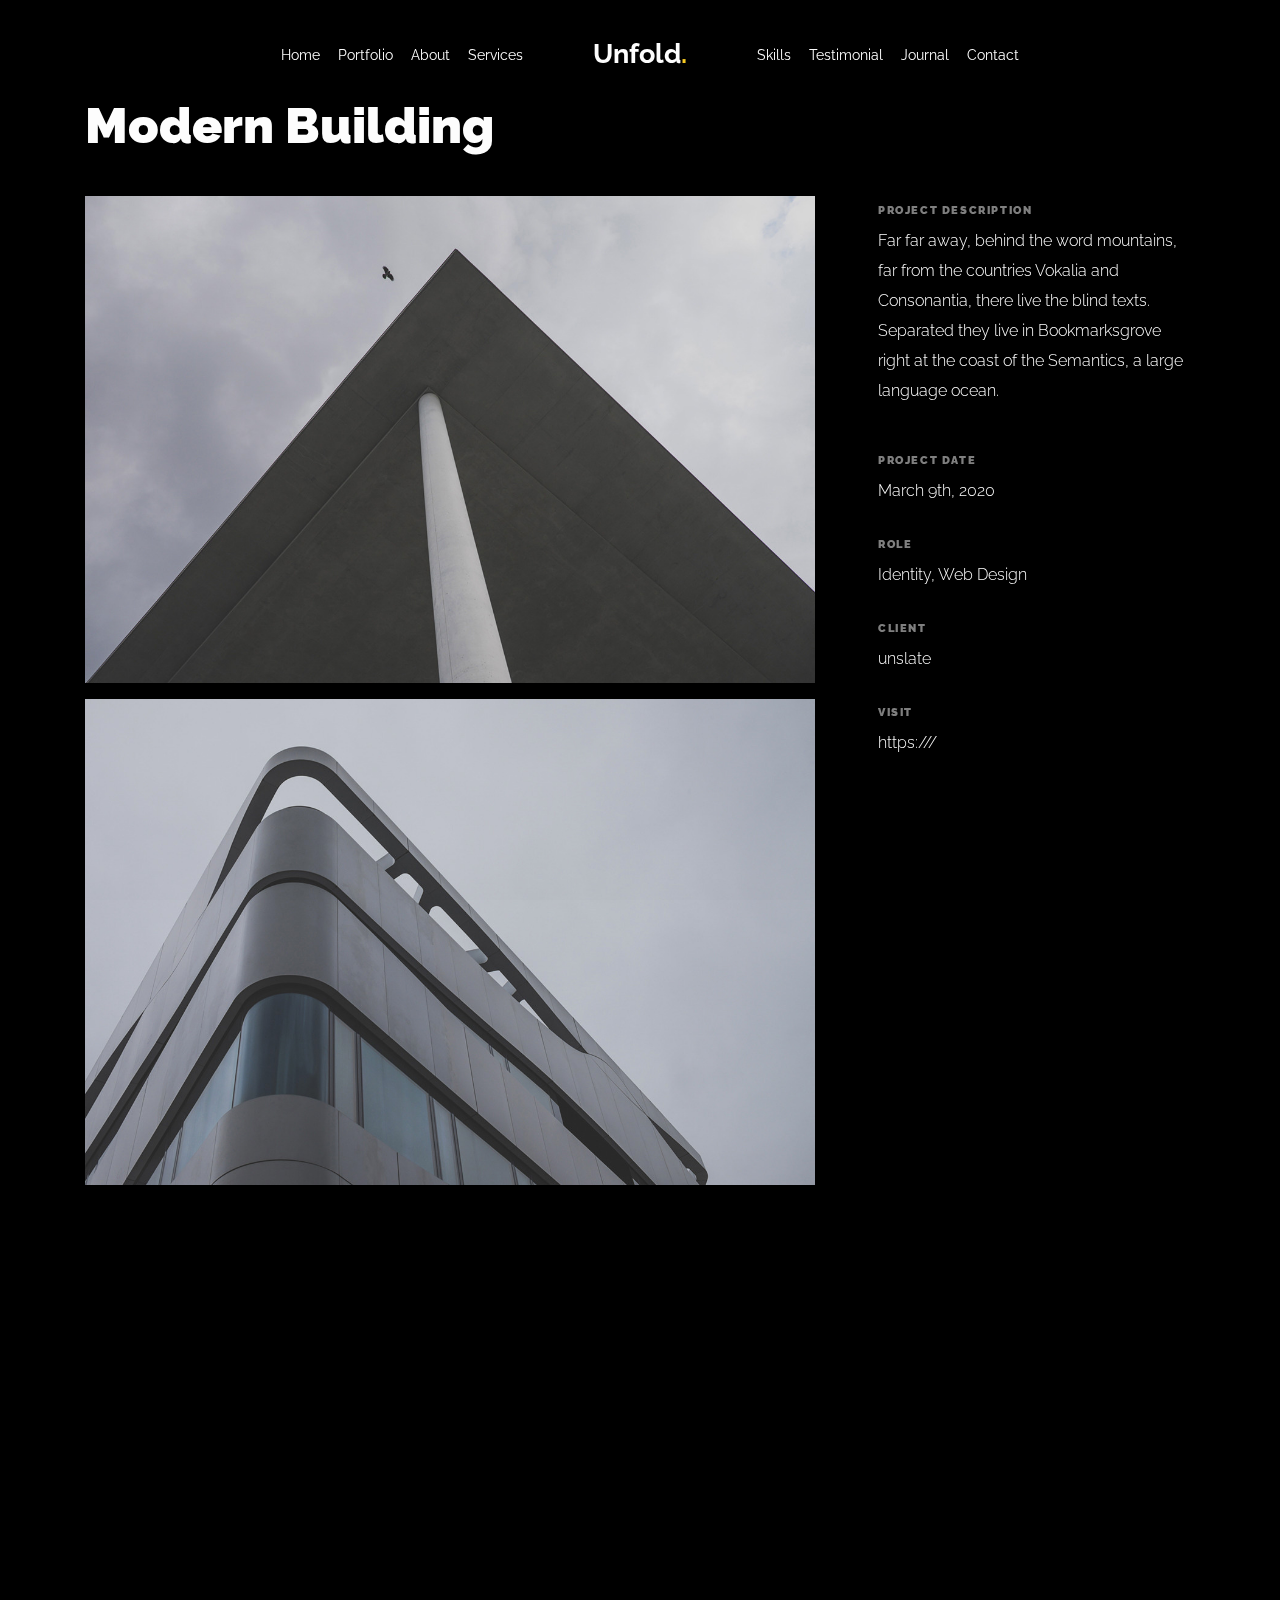
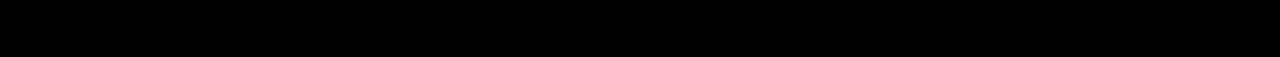
==== commit 7c453dfb: "footer change" ====
--- a/portfolio-single-4.html
+++ b/portfolio-single-4.html
@@ -94,9 +94,9 @@
 
       </nav>
       <!-- END nav -->
-
+ 
       <div class="cover-v1 gradient-bottom-black jarallax">
-        <div class="container">
+      <!--   <div class="container">
           <div class="row align-items-center">
 
             <div class="col-md-10 mx-auto text-center">
@@ -105,21 +105,22 @@
             </div>
 
           </div>
-        </div>
-
+        </div> -->
+ 
         <!-- dov -->
-        <a href="#portfolio-single-section" class="mouse-wrap smoothscroll">
+        <!-- <a href="#portfolio-single-section" class="mouse-wrap smoothscroll">
           <span class="mouse">
             <span class="scroll"></span>
           </span>
           <span class="mouse-label">Scroll</span>
-        </a>
+        </a> -->
 
       </div>
       <!-- END .cover-v1 -->
-
+      <div style="height: 40px;">
+      </div>
       <div class="container">
-        <div class="portfolio-single-wrap unslate_co--section" id="portfolio-single-section">
+        <div class="portfolio-single-wrap unslate_co--section" id="portfolio-single-section" >
           <div class="portfolio-single-inner">
 
             <h2 class="heading-portfolio-single-h2">Modern Building</h2>
